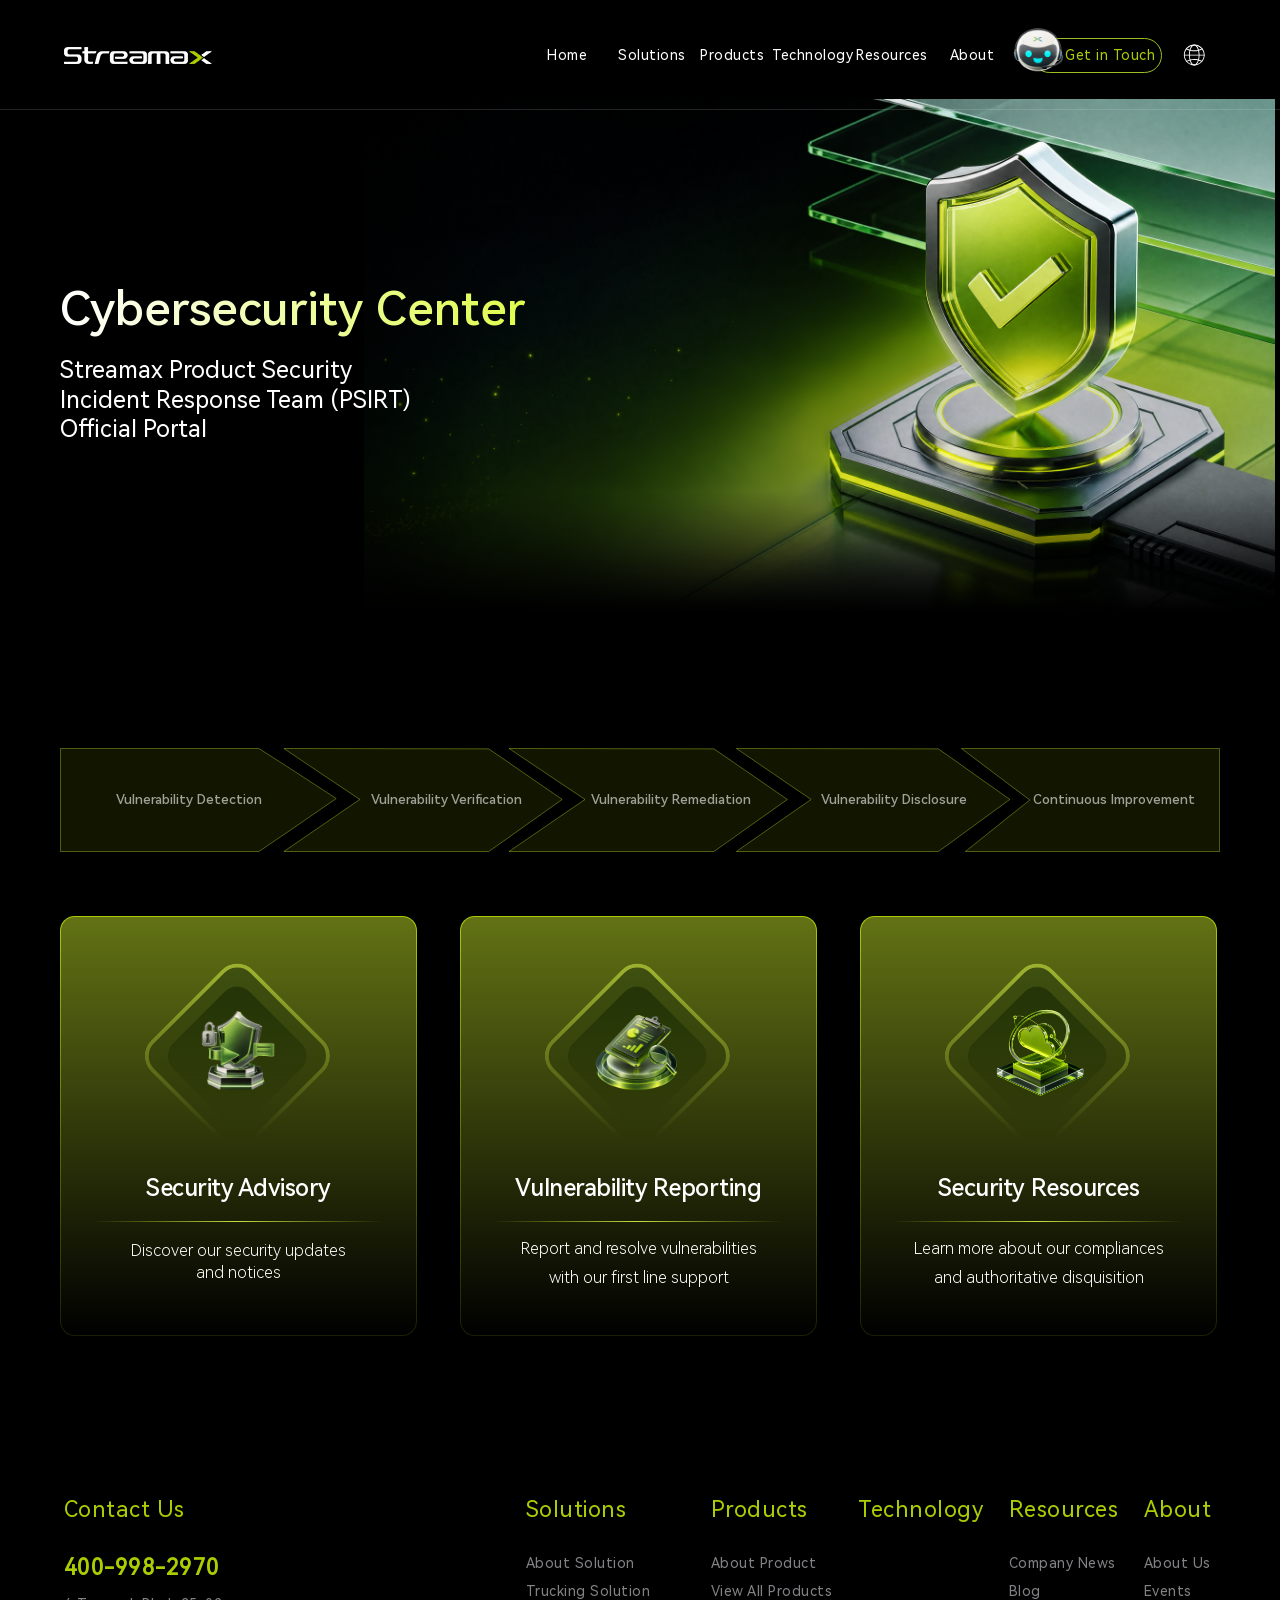
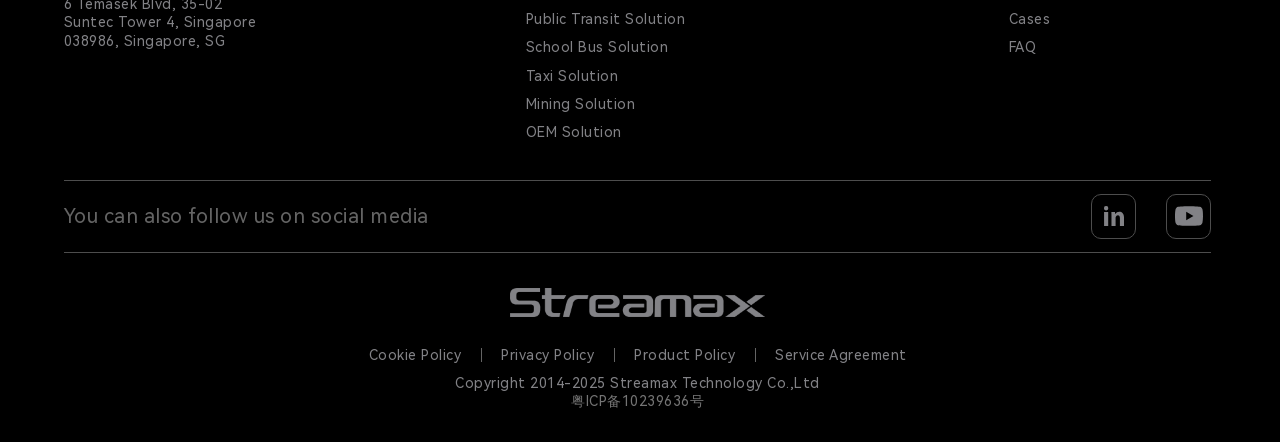
==== index.html @ 1f0b2379 "Add files via upload" ====
<!DOCTYPE html>
<html lang="en"><head><meta charset="utf-8"><meta name="viewport" content="width=device-width, initial-scale=1"><title>Cybersecurity Center | Streamax</title><meta name="description" content="Cybersecurity Center — Streamax Product Security Incident Response Team portal preview."><link rel="icon" href="assets/img/favicon.ico"><link rel="stylesheet" href="assets/css/common.css"><link rel="stylesheet" href="assets/css/header.css"><link rel="stylesheet" href="assets/css/style.css"><link rel="stylesheet" href="assets/css/cybersecurity.css"><script>if(location.protocol==="file:"){document.write("<script src=\"assets/js/local-preview.js\"><\/script>");}</script></head>
<body class="black_page" data-page="home"><a class="skip-link" href="#main-content">Skip to content</a>
<header class="header">
    <div class="wrap1600 cf">
        <div class="logo flex alignCenter"><a href="index.html"><img src="assets/img/logo.png" class="b_logo" alt="ruiming"><img src="assets/img/logow.png" class="w_logo" alt="ruiming"></a></div>
        <div class="right cf">
            <nav class="nav_con">
                <ul class="nav cf">
                    <li>
                        <div class="TWnav"><a href="index.html"><q>Home</q></a></div>
                    </li>
                    
                    <li>
                        <div class="TWnav"><a href="https://www.streamax.com/category/solutions.html" target="_self"><q>Solutions</q><span></span></a><div class="TWnavBtn"></div></div>
                        
                        <div class="erNav">
                            
                                
                            <a class="fnt16" href="https://www.streamax.com/category/solutions.html" target="_self">About Solution</a>
                                
                            <a class="fnt16" href="https://www.streamax.com/category/trucking-solution.html" target="_self">Trucking Solution</a>
                                
                            <a class="fnt16" href="https://www.streamax.com/category/public-transit-solution.html" target="_self">Public Transit Solution</a>
                                
                            <a class="fnt16" href="https://www.streamax.com/category/school-bus-solution.html" target="_self">School Bus Solution</a>
                                
                            <a class="fnt16" href="https://www.streamax.com/category/taxi-solution.html" target="_self">Taxi Solution</a>
                                
                            <a class="fnt16" href="https://www.streamax.com/category/mining-solution.html" target="_self">Mining Solution</a>
                                
                            <a class="fnt16" href="https://www.streamax.com/category/oem-solution.html" target="_self">OEM Solution</a>
                                
                            
                        </div>
                        
                        <div class="mo_nav cf">
                            
                            <div class="p">
                                <div class="THnav"><a href="https://www.streamax.com/category/solutions.html" target="_self">About Solution</a><div class="THnavBtn"></div></div>

                            </div>
                            <div class="p">
                                <div class="THnav"><a href="https://www.streamax.com/category/trucking-solution.html" target="_self">Trucking Solution</a><div class="THnavBtn"></div></div>

                            </div>
                            <div class="p">
                                <div class="THnav"><a href="https://www.streamax.com/category/public-transit-solution.html" target="_self">Public Transit Solution</a><div class="THnavBtn"></div></div>

                            </div>
                            <div class="p">
                                <div class="THnav"><a href="https://www.streamax.com/category/school-bus-solution.html" target="_self">School Bus Solution</a><div class="THnavBtn"></div></div>

                            </div>
                            <div class="p">
                                <div class="THnav"><a href="https://www.streamax.com/category/taxi-solution.html" target="_self">Taxi Solution</a><div class="THnavBtn"></div></div>

                            </div>
                            <div class="p">
                                <div class="THnav"><a href="https://www.streamax.com/category/mining-solution.html" target="_self">Mining Solution</a><div class="THnavBtn"></div></div>

                            </div>
                            <div class="p">
                                <div class="THnav"><a href="https://www.streamax.com/category/oem-solution.html" target="_self">OEM Solution</a><div class="THnavBtn"></div></div>

                            </div>
                            
                        </div>
                    </li>
                    <li>
                        <div class="TWnav"><a href="https://www.streamax.com/category/products.html" target="_self"><q>Products</q><span></span></a><div class="TWnavBtn"></div></div>
                        
                        <div class="erNav">
                            
                                
                            <a class="fnt16" href="https://www.streamax.com/category/products.html" target="_self">About Product</a>
                                
                            <a class="fnt16" href="https://www.streamax.com/category/products-list.html" target="_self">View All Products</a>
                                
                            
                        </div>
                        
                        <div class="mo_nav cf">
                            
                            <div class="p">
                                <div class="THnav"><a href="https://www.streamax.com/category/products.html" target="_self">About Product</a><div class="THnavBtn"></div></div>

                            </div>
                            <div class="p">
                                <div class="THnav"><a href="https://www.streamax.com/category/products-list.html" target="_self">View All Products</a><div class="THnavBtn"></div></div>

                            </div>
                            
                        </div>
                    </li>
                    <li>
                        <div class="TWnav"><a href="https://www.streamax.com/category/technology.html" target="_self"><q>Technology</q><span></span></a><div class="TWnavBtn"></div></div>
                        
                        <div class="erNav">
                            
                                
                            
                        </div>
                        
                        <div class="mo_nav cf">
                            
                            
                            
                        </div>
                    </li>
                    <li>
                        <div class="TWnav"><a href="https://www.streamax.com/resources/blog.html" target="_self"><q>Resources</q><span></span></a><div class="TWnavBtn"></div></div>
                        
                        <div class="erNav">
                            
                                
                            <a class="fnt16" href="https://www.streamax.com/resources/company-news.html" target="_self">Company News</a>
                                
                            <a class="fnt16" href="https://www.streamax.com/resources/blog.html" target="_self">Blog</a>
                                
                            <a class="fnt16" href="https://www.streamax.com/resources/case.html" target="_self">Cases</a>
                                
                            <a class="fnt16" href="https://www.streamax.com/resources/faq.html" target="_self">FAQ</a>
                                
                            
                        </div>
                        
                        <div class="mo_nav cf">
                            
                            <div class="p">
                                <div class="THnav"><a href="https://www.streamax.com/resources/company-news.html" target="_self">Company News</a><div class="THnavBtn"></div></div>

                            </div>
                            <div class="p">
                                <div class="THnav"><a href="https://www.streamax.com/resources/blog.html" target="_self">Blog</a><div class="THnavBtn"></div></div>

                            </div>
                            <div class="p">
                                <div class="THnav"><a href="https://www.streamax.com/resources/case.html" target="_self">Cases</a><div class="THnavBtn"></div></div>

                            </div>
                            <div class="p">
                                <div class="THnav"><a href="https://www.streamax.com/resources/faq.html" target="_self">FAQ</a><div class="THnavBtn"></div></div>

                            </div>
                            
                        </div>
                    </li>
                    <li>
                        <div class="TWnav"><a href="https://www.streamax.com/category/about.html" target="_self"><q>About</q><span></span></a><div class="TWnavBtn"></div></div>
                        
                        <div class="erNav">
                            
                                
                            <a class="fnt16" href="https://www.streamax.com/category/about.html" target="_self">About Us</a>
                                
                            <a class="fnt16" href="https://www.streamax.com/about/events.html" target="_self">Events</a>
                                
                            
                        </div>
                        
                        <div class="mo_nav cf">
                            
                            <div class="p">
                                <div class="THnav"><a href="https://www.streamax.com/category/about.html" target="_self">About Us</a><div class="THnavBtn"></div></div>

                            </div>
                            <div class="p">
                                <div class="THnav"><a href="https://www.streamax.com/about/events.html" target="_self">Events</a><div class="THnavBtn"></div></div>

                            </div>
                            
                        </div>
                    </li>
                     
                </ul>

                <div class="nav-submenu__cover"></div>
            </nav>
            
            <div class="lang_search flex alignCenter">
                <div class="lang cf mode_btn flex justifyCenter">
                    <a href="https://www.streamax.com/category/contactform.html">
                    <span>Get in Touch</span>
                    <div class="frame-animation"></div>
                    </a>
                </div>
                <div class="change">
                    <svg t="1764158970741" class="icon" viewBox="0 0 1024 1024" version="1.1" xmlns="http://www.w3.org/2000/svg" p-id="2883" width="256" height="256"><path d="M523.377778 955.733333C278.755556 955.733333 79.644444 756.622222 79.644444 512c0-244.622222 199.111111-443.733333 443.733334-443.733333S967.111111 267.377778 967.111111 512c0 244.622222-199.111111 443.733333-443.733333 443.733333z m0-849.54074C299.614815 106.192593 117.57037 288.237037 117.57037 512c0 223.762963 182.044444 405.807407 405.807408 405.807407C747.140741 917.807407 929.185185 735.762963 929.185185 512c0-223.762963-182.044444-405.807407-405.807407-405.807407z" fill="" p-id="2884"></path><path d="M523.377778 955.733333c-127.051852 0-225.659259-195.318519-225.659259-443.733333 0-248.414815 98.607407-443.733333 225.659259-443.733333S749.037037 263.585185 749.037037 512c0 248.414815-100.503704 443.733333-225.659259 443.733333z m0-849.54074c-102.4 0-187.733333 185.837037-187.733334 405.807407 0 219.97037 85.333333 405.807407 187.733334 405.807407s187.733333-185.837037 187.733333-405.807407c0-219.97037-87.22963-405.807407-187.733333-405.807407z" fill="" p-id="2885"></path><path d="M523.377778 352.711111c-117.57037 0-235.140741-30.340741-339.437037-87.22963-9.481481-5.688889-13.274074-17.066667-7.585185-26.548148 5.688889-9.481481 17.066667-13.274074 26.548148-7.585185 96.711111 53.096296 208.592593 81.540741 320.474074 81.540741 113.777778 0 223.762963-28.444444 322.37037-83.437037 9.481481-5.688889 20.859259-1.896296 26.548148 7.585185 5.688889 9.481481 1.896296 20.859259-7.585185 26.548148-104.296296 58.785185-221.866667 89.125926-341.333333 89.125926zM197.214815 805.925926c-7.585185 0-13.274074-3.792593-17.066667-9.481482-5.688889-9.481481-1.896296-20.859259 7.585185-26.548148 102.4-54.992593 218.074074-85.333333 333.748148-85.333333 115.674074 0 231.348148 28.444444 333.748149 83.437037 9.481481 5.688889 13.274074 17.066667 7.585185 26.548148-5.688889 9.481481-17.066667 13.274074-26.548148 7.585185-96.711111-53.096296-204.8-79.644444-314.785186-79.644444-109.985185 0-219.97037 28.444444-316.681481 79.644444-1.896296 3.792593-3.792593 3.792593-7.585185 3.792593z" fill="" p-id="2886"></path><path d="M948.148148 534.755556H98.607407c-11.377778 0-18.962963-7.585185-18.962963-18.962963s7.585185-18.962963 18.962963-18.962963H948.148148c11.377778 0 18.962963 7.585185 18.962963 18.962963s-9.481481 18.962963-18.962963 18.962963z" fill="" p-id="2887"></path></svg>
                    <div class="change_con">
                        <a href="https://cn.streamax.com/" target="_blank">中文</a>
                        <a href="https://jp.streamax.com/" target="_blank">にほんご</a>
                    </div>
                </div>
                <div class="search cf" style="display:none;">
                    <a href="javascript:;"><svg t="1755748336078" viewBox="0 0 1024 1024" version="1.1" xmlns="http://www.w3.org/2000/svg" p-id="9567"><path d="M415.59889935 818.40673751c-103.69194019 0-207.38388041-39.48836529-286.31642412-118.42090898-157.86508737-157.87981634-157.86508737-414.78248979 0-572.66230613 157.85035841-157.85035841 414.76776082-157.90927428 572.64757719 0 157.86508737 157.87981634 157.86508737 414.78248979 0 572.66230613-78.93254368 78.93254368-182.63921287 118.42090898-286.33115307 118.42090898z m0-725.22496474c-82.09927197 0-164.21327292 31.25487175-226.70828746 93.74988629-125.00475803 125.00475803-125.00475803 328.44127481 0 453.44603281 125.01948701 124.9753001 328.41181686 125.03421596 453.43130386 0 125.00475803-125.00475803 125.00475803-328.44127481 0-453.44603281-62.5097435-62.49501453-144.60901547-93.74988627-226.7230164-93.74988629z" fill="#333333" p-id="9568"></path><path d="M973.48804978 1013.69813456c-10.78160515 0-21.57793927-4.10938229-29.79670383-12.34287584L658.31757585 715.95203069c-16.46698708-16.46698708-16.46698708-43.14114955 0-59.60813666s43.14114955-16.46698708 59.60813665 0l285.37377009 285.38849908c16.46698708 16.46698708 16.46698708 43.14114955 0 59.60813663a42.07329932 42.07329932 0 0 1-29.81143281 12.35760482z" fill="#333333" p-id="9569"></path></svg></a>
                </div>
            </div>
            <div class="nav_btn"><span></span></div>
        </div>
    </div>
    <!-- pc端搜索框 -->
    <div class="search-drop-down">
        <div class="search-wrapper">
            <span><a href="javascript:;" id="search-btn"><svg t="1755748336078" viewBox="0 0 1024 1024" version="1.1" xmlns="http://www.w3.org/2000/svg" p-id="9567"><path d="M415.59889935 818.40673751c-103.69194019 0-207.38388041-39.48836529-286.31642412-118.42090898-157.86508737-157.87981634-157.86508737-414.78248979 0-572.66230613 157.85035841-157.85035841 414.76776082-157.90927428 572.64757719 0 157.86508737 157.87981634 157.86508737 414.78248979 0 572.66230613-78.93254368 78.93254368-182.63921287 118.42090898-286.33115307 118.42090898z m0-725.22496474c-82.09927197 0-164.21327292 31.25487175-226.70828746 93.74988629-125.00475803 125.00475803-125.00475803 328.44127481 0 453.44603281 125.01948701 124.9753001 328.41181686 125.03421596 453.43130386 0 125.00475803-125.00475803 125.00475803-328.44127481 0-453.44603281-62.5097435-62.49501453-144.60901547-93.74988627-226.7230164-93.74988629z" fill="#ffffff" p-id="9568"></path><path d="M973.48804978 1013.69813456c-10.78160515 0-21.57793927-4.10938229-29.79670383-12.34287584L658.31757585 715.95203069c-16.46698708-16.46698708-16.46698708-43.14114955 0-59.60813666s43.14114955-16.46698708 59.60813665 0l285.37377009 285.38849908c16.46698708 16.46698708 16.46698708 43.14114955 0 59.60813663a42.07329932 42.07329932 0 0 1-29.81143281 12.35760482z" fill="#ffffff" p-id="9569"></path></svg></a></span>
            <div class="search-input">
                <input id="search" type="text" placeholder="Search..." name="question" autocomplete="off">
                <div class="errorMsg">检测到并清除了危险字符！</div>
            </div>
            <span id="close"><svg t="1755765834589" viewBox="0 0 1024 1024" version="1.1" xmlns="http://www.w3.org/2000/svg" p-id="10614"><path d="M585.412525 512.594747L973.601616 124.418586c19.600808-19.600808 19.600808-51.898182 0-71.49899l-2.120404-2.120404c-19.600808-19.600808-51.898182-19.600808-71.49899 0L511.793131 439.518384 123.61697 50.799192c-19.600808-19.600808-51.898182-19.600808-71.49899 0l-2.120404 2.120404c-20.11798 19.600808-20.11798 51.898182 0 71.49899l388.189091 388.189091L49.997576 900.783838c-19.587879 19.600808-19.587879 51.898182 0 71.49899l2.120404 2.120404c19.600808 19.600808 51.898182 19.600808 71.49899 0L511.793131 586.214141l388.189091 388.176162c19.600808 19.600808 51.898182 19.600808 71.49899 0l2.120404-2.120404c19.600808-19.600808 19.600808-51.898182 0-71.49899L585.412525 512.594747z m0 0" p-id="10615" fill="#ffffff"></path></svg></span>
        </div>
    </div>
</header>
<main id="main-content" class="cyber-main home-page" data-design-node="42:21">
  <section class="home-hero" aria-labelledby="home-title">
    <img src="assets/figma/hero-3840.png" width="3840" height="2160" alt="" draggable="false" class="hero-art" fetchpriority="high">
    <div class="hero-fade" aria-hidden="true"></div>
    <div class="hero-copy"><h1 id="home-title" class="gradient-title">Cybersecurity Center</h1>
      <p>Streamax Product Security<br>Incident Response Team (PSIRT)<br>Official Portal</p></div>
  </section>
  <ol class="response-process" aria-label="Security incident response process">
    <li class="process-step"><button class="process-button" type="button" aria-label="Vulnerability Detection" aria-expanded="false" aria-controls="process-detail-0" style="--step-x:0;--step-width:374;--label-x:174.5;--arrow-default:url('../figma/82bea.svg');--arrow-expanded:url('../figma/bd8c4.svg');--cap-left:0;--cap-right:74;--cap-expanded-left:0;--cap-expanded-right:50"><span class="process-shape process-shape--default" aria-hidden="true"></span><span class="process-shape process-shape--expanded" aria-hidden="true"></span><span class="process-label" aria-hidden="true">Vulnerability Detection</span><span id="process-detail-0" class="process-description" hidden>Proactively monitor and receive suspected security risks to discover<br>potential vulnerabilities in a timely manner.</span></button></li>
    <li class="process-step"><button class="process-button" type="button" aria-label="Vulnerability Verification" aria-expanded="false" aria-controls="process-detail-1" style="--step-x:300;--step-width:380;--label-x:221.5;--arrow-default:url('../figma/f2e65.svg');--arrow-expanded:url('../figma/e4842.svg');--cap-left:74;--cap-right:74;--cap-expanded-left:40;--cap-expanded-right:40"><span class="process-shape process-shape--default" aria-hidden="true"></span><span class="process-shape process-shape--expanded" aria-hidden="true"></span><span class="process-label" aria-hidden="true">Vulnerability Verification</span><span id="process-detail-1" class="process-description" hidden>Details to be provided.</span></button></li>
    <li class="process-step"><button class="process-button" type="button" aria-label="Vulnerability Remediation" aria-expanded="false" aria-controls="process-detail-2" style="--step-x:604;--step-width:380;--label-x:220.5;--arrow-default:url('../figma/0ad85.svg');--arrow-expanded:url('../figma/c6318.svg');--cap-left:74;--cap-right:74;--cap-expanded-left:40;--cap-expanded-right:40"><span class="process-shape process-shape--default" aria-hidden="true"></span><span class="process-shape process-shape--expanded" aria-hidden="true"></span><span class="process-label" aria-hidden="true">Vulnerability Remediation</span><span id="process-detail-2" class="process-description" hidden>Details to be provided.</span></button></li>
    <li class="process-step"><button class="process-button" type="button" aria-label="Vulnerability Disclosure" aria-expanded="false" aria-controls="process-detail-3" style="--step-x:911;--step-width:372;--label-x:215.5;--arrow-default:url('../figma/0c137.svg');--arrow-expanded:url('../figma/94782.svg');--cap-left:74;--cap-right:74;--cap-expanded-left:40;--cap-expanded-right:40"><span class="process-shape process-shape--default" aria-hidden="true"></span><span class="process-shape process-shape--expanded" aria-hidden="true"></span><span class="process-label" aria-hidden="true">Vulnerability Disclosure</span><span id="process-detail-3" class="process-description" hidden>Details to be provided.</span></button></li>
    <li class="process-step"><button class="process-button" type="button" aria-label="Continuous Improvement" aria-expanded="false" aria-controls="process-detail-4" style="--step-x:1215;--step-width:351;--label-x:208.5;--arrow-default:url('../figma/98967.svg');--arrow-expanded:url('../figma/059ed.svg');--cap-left:74;--cap-right:0;--cap-expanded-left:40;--cap-expanded-right:0"><span class="process-shape process-shape--default" aria-hidden="true"></span><span class="process-shape process-shape--expanded" aria-hidden="true"></span><span class="process-label" aria-hidden="true">Continuous Improvement</span><span id="process-detail-4" class="process-description" hidden>Details to be provided.</span></button></li>
  </ol>
  <nav class="feature-cards" aria-label="Explore the Cybersecurity Center">
    <a class="feature-card" href="security-advisory.html" data-page-link>
      <div class="card-visual"><span class="diamond outer-diamond"></span><span class="diamond inner-diamond"></span><img src="assets/figma/21f73.png" alt="" draggable="false" class="feature-image advisory-image" loading="lazy"></div>
      <h2>Security Advisory</h2><div class="card-line"><img src="assets/figma/80224.svg" alt="" draggable="false" ></div>
      <p class="advisory-description">Discover our security updates<br>and notices</p>
    </a>
    <a class="feature-card" href="vulnerability-reporting.html" data-page-link>
      <div class="card-visual"><span class="diamond outer-diamond"></span><span class="diamond inner-diamond"></span><img src="assets/figma/39286.png" alt="" draggable="false" class="feature-image reporting-image" loading="lazy"></div>
      <h2>Vulnerability Reporting</h2><div class="card-line"><img src="assets/figma/80224.svg" alt="" draggable="false" ></div>
      <p>Report and resolve vulnerabilities<br>with our first line support</p>
    </a>
    <a class="feature-card" href="security-resources.html" data-page-link>
      <div class="card-visual"><span class="diamond outer-diamond"></span><span class="diamond inner-diamond"></span><img src="assets/figma/0d024.png" alt="" draggable="false" class="feature-image resources-image" loading="lazy"></div>
      <h2>Security Resources</h2><div class="card-line"><img src="assets/figma/80224.svg" alt="" draggable="false" ></div>
      <p>Learn more about our compliances<br>and authoritative disquisition</p>
    </a>
  </nav>
</main>
<footer class="footer pb50">
	<div class="wrap1600">
	<div class="footer_top flex flexWrap">
		<div class="left">
			<h3 class="fnt26">Contact Us</h3>
			<dl class="mt45">
				<dt class="fnt26 mb20">400-998-2970</dt>
				<dd class="fnt16">6 Temasek Blvd, 35-02 Suntec Tower 4, Singapore 038986, Singapore, SG</dd>
			</dl>
		</div>
		<div class="right flex flexWrap">
		    
			<dl>
				<dt class="fnt26 mb45"><a href="https://www.streamax.com/category/solutions.html" target="_self">Solutions</a></dt>
				<dd class="fnt16">
				    
				        
					<a href="https://www.streamax.com/category/solutions.html" target="_self">About Solution</a>
					
					<a href="https://www.streamax.com/category/trucking-solution.html" target="_self">Trucking Solution</a>
					
					<a href="https://www.streamax.com/category/public-transit-solution.html" target="_self">Public Transit Solution</a>
					
					<a href="https://www.streamax.com/category/school-bus-solution.html" target="_self">School Bus Solution</a>
					
					<a href="https://www.streamax.com/category/taxi-solution.html" target="_self">Taxi Solution</a>
					
					<a href="https://www.streamax.com/category/mining-solution.html" target="_self">Mining Solution</a>
					
					<a href="https://www.streamax.com/category/oem-solution.html" target="_self">OEM Solution</a>
					
					
				</dd>
			</dl>
			<dl>
				<dt class="fnt26 mb45"><a href="https://www.streamax.com/category/products.html" target="_self">Products</a></dt>
				<dd class="fnt16">
				    
				        
					<a href="https://www.streamax.com/category/products.html" target="_self">About Product</a>
					
					<a href="https://www.streamax.com/category/products-list.html" target="_self">View All Products</a>
					
					
				</dd>
			</dl>
			<dl>
				<dt class="fnt26 mb45"><a href="https://www.streamax.com/category/technology.html" target="_self">Technology</a></dt>
				<dd class="fnt16">
				    
				        
					
				</dd>
			</dl>
			<dl>
				<dt class="fnt26 mb45"><a href="https://www.streamax.com/resources/blog.html" target="_self">Resources</a></dt>
				<dd class="fnt16">
				    
				        
					<a href="https://www.streamax.com/resources/company-news.html" target="_self">Company News</a>
					
					<a href="https://www.streamax.com/resources/blog.html" target="_self">Blog</a>
					
					<a href="https://www.streamax.com/resources/case.html" target="_self">Cases</a>
					
					<a href="https://www.streamax.com/resources/faq.html" target="_self">FAQ</a>
					
					
				</dd>
			</dl>
			<dl>
				<dt class="fnt26 mb45"><a href="https://www.streamax.com/category/about.html" target="_self">About</a></dt>
				<dd class="fnt16">
				    
				        
					<a href="https://www.streamax.com/category/about.html" target="_self">About Us</a>
					
					<a href="https://www.streamax.com/about/events.html" target="_self">Events</a>
					
					
				</dd>
			</dl>
			 
		</div>
	</div>
	<div class="footer_mind flex flexWrap alignCenter pt20 pb20 mt45">
		<div class="left fnt22">You can also follow us on social media</div>
		<div class="right flex flexWrap alignCenter">
			<a href="https://www.linkedin.com/company/streamax-technology/" target="_blank"><svg t="1758520778600" class="icon" viewBox="0 0 1024 1024" version="1.1" xmlns="http://www.w3.org/2000/svg" p-id="6968" xmlns:xlink="http://www.w3.org/1999/xlink" width="200" height="200"><path d="M224 149.28a75.2 75.2 0 0 0-79.04 80A75.04 75.04 0 0 0 224 307.36a76.96 76.96 0 0 0 80-78.4 76.96 76.96 0 0 0-80-79.68zM878.72 874.72V575.04c0-148.8-74.08-216.96-172.96-216.96a176 176 0 0 0-149.28 80h-3.04l-6.88-69.12H416c1.92 44.48 4 98.08 4 161.12v344.64h150.24V583.36A112 112 0 0 1 576 544a80 80 0 0 1 76-58.88c54.4 0 76.16 44.48 76.16 109.6v280zM149.28 369.44h150.24v505.28H149.28z" fill="#828286" p-id="6969"></path></svg></a>
			<a href="https://www.youtube.com/@StreamaxMDVR" target="_blank"><svg t="1758520803422" class="icon" viewBox="0 0 1024 1024" version="1.1" xmlns="http://www.w3.org/2000/svg" p-id="7968" xmlns:xlink="http://www.w3.org/1999/xlink" width="200" height="200"><path d="M1003.2 265.6c-11.2-44.8-46.4-78.4-91.2-91.2-80-20.8-400-20.8-400-20.8s-320 0-400 20.8c-44.8 11.2-78.4 46.4-91.2 91.2C0 345.6 0 512 0 512s0 166.4 20.8 246.4c11.2 44.8 46.4 78.4 91.2 91.2 80 20.8 400 20.8 400 20.8s320 0 400-20.8c44.8-11.2 78.4-46.4 91.2-91.2C1024 678.4 1024 512 1024 512s0-166.4-20.8-246.4z m-593.6 400V358.4L675.2 512l-265.6 153.6z" fill="#828286" p-id="7969"></path></svg></a>
		</div>
	</div>
	<div class="footer_bottom mt55">
		<div class="f_logo mb45"><a href="index.html"><img src="assets/img/logoF.png" alt=""></a></div>
		<div class="a fnt16"><a href="https://www.streamax.com/category/cookie-policy.html">Cookie Policy</a><a href="https://www.streamax.com/privacy.html">Privacy Policy</a><a href="https://www.streamax.com/category/product-policy.html">Product Policy</a><a href="https://www.streamax.com/category/service-agreement.html">Service Agreement</a></div>
		<div class="p fnt14">Copyright 2014-2025 Streamax Technology Co.,Ltd</div>
	</div>
	</div>
	<div style="font-size:14px;color:#747474;text-align:center;"><a href="https://beian.miit.gov.cn" target="_blank" style="color:#747474;">粤ICP备10239636号</a></div>
</footer>
<dialog id="subscription-dialog" class="demo-dialog" aria-labelledby="subscribe-title" aria-describedby="subscribe-description">
  <button class="dialog-close" type="button" data-close-dialog aria-label="Close subscription preview"><span aria-hidden="true"></span></button>
  <h2 id="subscribe-title">Security advisories</h2><p id="subscribe-description">Preview the subscription experience. This demonstration does not submit your email or create a subscription.</p>
  <form id="subscription-form"><label for="subscription-email">Email address</label><input id="subscription-email" type="email" name="email" placeholder="you@company.com" autocomplete="email" required maxlength="254"><button class="demo-primary" type="submit">Preview subscription</button><p class="form-status" role="status" aria-live="polite"></p></form>
</dialog>
<dialog id="certificate-dialog" class="certificate-dialog" aria-label="Certificate preview"><button class="dialog-close" type="button" data-close-dialog aria-label="Close certificate preview"><span aria-hidden="true"></span></button><div id="certificate-preview-content"></div></dialog>
<script src="assets/js/jquery-3.5.1.js" defer></script><script src="assets/js/gsap3.12.2.min.js" defer></script><script src="assets/js/shell-behavior.js" defer></script><script src="assets/js/header.js" defer></script><script src="assets/js/security-content.js" defer></script><script src="assets/js/cybersecurity.js" defer></script>
<script src="assets/js/process-interaction.js" defer></script>
</body></html>
---- assets/css/common.css ----
@charset "utf-8";
/* 
<svg width="20" height="20"  viewBox="0 0 20 20" xmlns="http://www.w3.org/2000/svg"><path id="svg_1" d="m0,20l12.31565,-10l-12.31565,-10l7.75886,0l12.31565,10l-12.31565,10l-7.75886,0" opacity="undefined" stroke="null"/></svg>
*/

img, video {
    -webkit-touch-callout: none;
    -webkit-user-select: none;
    user-select: none;
}

/* reset */
*{

  padding: 0;
  margin: 0;
  outline: none;
  word-break: normal;
  -webkit-tap-highlight-color: rgba(0, 0, 0, 0);
  -webkit-box-sizing: border-box;
  -moz-box-sizing: border-box;
  box-sizing: border-box;
}
*::-webkit-scrollbar {
  /*滚动条整体样式*/
  width: 5px;
  /*高宽分别对应横竖滚动条的尺寸*/
  height: 5px;
}
*::-webkit-scrollbar-thumb {
  /*滚动条-滑块*/
  border-radius: 3px;
  box-shadow: inset 0 0 5px rgba(0, 0, 0, 0.2);
  background: #999;
}
*::-webkit-scrollbar-track {
  /*滚动条-背景*/
  box-shadow: inset 0 0 5px rgba(0, 0, 0, 0.2);
  border-radius: 3px;
  background: #ededed;
}
/*div 滚动结束不带动页面滚动*/
.scroll-box {
  -webkit-overflow-scrolling: touch;  /* iOS/Safari 惯性 */
  overscroll-behavior: contain;       /* 内部滚动不带动页面 */
}

@keyframes displayN {
  0% {
    opacity: 0;
  }
  100% {
    opacity: 1;
  }
}
/* animation: displayN 0.5s forwards; */
@keyframes fadeInUp {
  0% {
      opacity: 0;
      -webkit-transform: translate3d(0,50px,0);
      transform: translate3d(0,50px,0)
  }
  100% {
      opacity: 1;
      -webkit-transform: translate3d(0,0px,0);
      transform: translate3d(0,0px,0)
  }
}
@keyframes fadeInLeft {
  0% {
      opacity: 0;
      -webkit-transform: translate3d(-50px,0px,0);
      transform: translate3d(-50px,0px,0)
  }
  100% {
      opacity: 1;
      -webkit-transform: translate3d(0,0px,0);
      transform: translate3d(0,0px,0)
  }
}
@keyframes fadeInRight {
  0% {
      opacity: 0;
      -webkit-transform: translate3d(50px,0px,0);
      transform: translate3d(50px,0px,0)
  }
  100% {
      opacity: 1;
      -webkit-transform: translate3d(0,0px,0);
      transform: translate3d(0,0px,0)
  }
}
@font-face {
    font-family: 'Harmony';
    src:url('HarmonyOS_Sans_Regular.ttf') format('truetype');
    font-weight: normal;
    font-style: normal;
    font-display: swap; /* 优化字体加载显示 */
}
html { height: 100%; }
body { 
  font-size: 14px;line-height: 1.3;color:#333;letter-spacing:0.5px;
	min-height: 100%;position: relative;font-weight: normal;
  font-family: Harmony ,-apple-system, BlinkMacSystemFont, "Source Han Sans CN", "Helvetica Neue", "PingFang SC", "Microsoft YaHei", Helvetica, Arial, sans-serif;
}
body, div, ul, ol, li, dl, dt, dd, h1, h2, h3, h4, h5, h6, iframe, pre, code, fieldset, legend, form, input, select, textarea, button, p, blockquote, th, td, figure { margin: 0; padding: 0 }
body, div, ul, ol, li, dl, dt, dd, h1, h2, h3, h4, h5, h6, iframe, pre, code, fieldset, legend, form, p, blockquote, figure, header, footer, nav, article, section, aside, address, figcaption { zoom: 1 }
li { list-style-type: none }
.h1, .h2, .h3, .h4, .h5, .h6, h1, h2, h3, h4, h5, h6{line-height: inherit;font-weight: normal;font-size: 100%; }
iframe, frame, fieldset, img { border: 0 none }
img { vertical-align: top }
input[type=button], input[type=submit], input[type=reset] { cursor: pointer }
button { cursor: pointer }
input, textarea, button { -webkit-border-radius: 0; -webkit-appearance: none }
input[type=radio] { -webkit-border-radius: 100%; -webkit-appearance: radio }
input[type=checkbox] { -webkit-appearance: checkbox }
input[type=search] { -webkit-box-sizing: content-box; -moz-box-sizing: content-box; -ms-box-sizing: content-box; -o-box-sizing: content-box; box-sizing: content-box }
textarea { overflow: auto; resize: none }
blockquote, q { quotes: none }
blockquote:before, blockquote:after, q:before, q:after { content: ""; content: none }
table { border-collapse: collapse; border-spacing: 0 }
caption, th { text-align: left }
th { font-weight: normal }
em, cite, address,i { font-style: normal }
sub,sup {
  font-size: 75%;
  line-height: 0;
  position: relative;
  vertical-align: baseline;
}
sup { vertical-align: baseline;top:-4px; }
sub { vertical-align: text-bottom;bottom:4px;}
input, select, button, textarea { color:#333;}
a:link,
a:visited,
a:active,
a { text-decoration: none;}
a {color: #333; }
a * { cursor: pointer }
:focus { outline: none } 
dt{font-weight: normal;}

/*所有后台编辑器区域都要引用 edit_con_original 类名*/
.edit_con_original{ line-height:2; padding:0 0; color:#333;}
.edit_con_original ul{ margin:inherit; padding:inherit}
.edit_con_original ul li { list-style-type:disc; margin:auto; padding:inherit}
.edit_con_original ol{ margin:inherit; padding:inherit}
.edit_con_original ol li { list-style-type:decimal; margin:auto; padding:inherit}
.edit_con_original h1 { font-size: 2em; font-weight:bold }
.edit_con_original h2 { font-size: 1.5em; font-weight:bold }
.edit_con_original h3 { font-size: 1.17em; font-weight:bold }
.edit_con_original h4 { font-size: 1em; font-weight:bold }
.edit_con_original h5 { font-size: 0.83em; font-weight:bold }
.edit_con_original h6 { font-size: 0.67em; font-weight:bold }
.edit_con_original em { font-style: italic }
.edit_con_original cite{ font-style: italic }
.edit_con_original address{ font-style: italic }
.edit_con_original i { font-style: italic }
.edit_con_original table{ border-collapse: collapse; border-spacing: 0px }
.edit_con_original table td{border:1px solid #aaa;}
.edit_con_original img{ max-width:100%; height:auto;}

@media screen and (max-device-width: 320px){
  body{-webkit-text-size-adjust:none}
}
@media screen and (max-device-width: 480px){
  body{-webkit-text-size-adjust:none}
}
@media only screen and (-webkit-min-device-pixel-ratio: 2){
  body{-webkit-text-size-adjust:none}
}
@media only screen and (min-device-width: 768px) and (max-device-width: 1024px){
  body{-webkit-text-size-adjust:none}
}

@media only screen and (max-width: 768px){
  *{
    -webkit-tap-highlight-color: rgba(255, 255, 255, 0);
    -webkit-touch-callout: none;
    -webkit-user-select: none;
    -khtml-user-select: none;
    -moz-user-select: none;
    -ms-user-select: none;
    user-select: none;
  }
}
.touch_body,.touch_body *{
  -webkit-tap-highlight-color: rgba(255, 255, 255, 0);
  -webkit-touch-callout: none;
  -webkit-user-select: none;
  -khtml-user-select: none;
  -moz-user-select: none;
  -ms-user-select: none;
  user-select: none;
}

/* clear 页头，页脚，内容区都不用再加清除样式 */
.cf:before{ content: ''; display: table; }
.cf:after{ content: ''; display: table; clear: both; }
.cf{ zoom: 1 }

input::-webkit-input-placeholder, textarea::-webkit-input-placeholder {opacity:0.5;}
input:-moz-placeholder, textarea:-moz-placeholder {opacity:0.5;}
input::-moz-placeholder, textarea::-moz-placeholder { opacity:0.5;}
input:-ms-input-placeholder, textarea:-ms-input-placeholder {opacity:0.5;}

.wrap{width: 1440px;margin-left:auto;margin-right:auto;}
.wrap1600{width: 1600px;margin-left:auto;margin-right:auto;}
@media only screen and (max-width: 1700px){
  .wrap1600{width:90%;}
}
@media only screen and (max-width: 1600px){
  .wrap{width:80%;}
  .wrap1600{width:90%;}
}
@media only screen and (max-width: 1200px){
  .wrap{width:90%;}
  .wrap1600{width:90%;}
}

/*公用样式end*/

/*font-size*/
.fnt12 { font-size:12px;}
.fnt14 { font-size:14px;}
.fnt16 { font-size:16px;}
.fnt18 { font-size:18px;}
.fnt20 { font-size:20px;}
.fnt22 { font-size:22px;}
.fnt24 { font-size:24px;}
.fnt26 { font-size:26px;}
.fnt28 { font-size:28px;}

.fnt30 { font-size:30px;line-height: 1.3;}
.fnt32 { font-size:32px;line-height: 1.3;}
.fnt34 { font-size:34px;line-height: 1.3;}

.fnt36 { font-size:36px;line-height: 1.3;}
.fnt38 { font-size:38px;line-height: 1.3;}

.fnt40 { font-size:40px;line-height: 1.3;}
.fnt42 { font-size:42px;line-height: 1.3;}
.fnt44 { font-size:44px;line-height: 1.3;}

.fnt46 { font-size:46px;line-height: 1.3;}
.fnt48 { font-size:48px;line-height: 1.3;}

.fnt50 { font-size:50px;line-height: 1.3;}
.fnt52 { font-size:52px;line-height: 1.3;}
.fnt54 { font-size:54px;line-height: 1.3;}

.fnt56 { font-size:56px;line-height: 1.3;}
.fnt58 { font-size:58px;line-height: 1.3;}

.fnt60 { font-size:60px;line-height: 1.2;}
.fnt70 { font-size:70px;line-height: 1.2;}
.fnt80 { font-size:80px;line-height: 1.2;}

@media only screen and (max-width: 1950px) {


  .fnt30 { font-size:28px;}
  .fnt32 { font-size:30px;}

  .fnt34 { font-size:32px;}
  .fnt36 { font-size:32px;}
  .fnt38 { font-size:32px;}
  .fnt40 { font-size:34px;}
  .fnt42 { font-size:34px;}

  .fnt44 { font-size:34px;}
  .fnt46 { font-size:36px;}
  .fnt48 { font-size:38px;}
  .fnt50 { font-size:40px;}
  .fnt52 { font-size:42px;}

  .fnt54 { font-size:44px;}
  .fnt56 { font-size:46px;}
  .fnt58 { font-size:48px;}

  .fnt60 { font-size:50px;}
  .fnt70 { font-size:60px;}
  .fnt80 { font-size:70px;}
}
/* 
@media only screen and (max-width: 1600px) {
  .fnt22 { font-size:20px;}

  .fnt24 { font-size:22px;}
  .fnt26 { font-size:24px;}
  .fnt28 { font-size:26px;}
  .fnt30 { font-size:28px;}
  .fnt32 { font-size:30px;}

  .fnt34 { font-size:32px;}
  .fnt36 { font-size:32px;}
  .fnt38 { font-size:32px;}
  .fnt40 { font-size:32px;}
  .fnt42 { font-size:32px;}

  .fnt44 { font-size:36px;}
  .fnt46 { font-size:36px;}
  .fnt48 { font-size:36px;}
  .fnt50 { font-size:36px;}
  .fnt52 { font-size:36px;}

  .fnt54 { font-size:40px;}
  .fnt56 { font-size:40px;}
  .fnt58 { font-size:40px;}

  .fnt60 { font-size:50px;}
  .fnt70 { font-size:60px;}
  .fnt80 { font-size:70px;}
} */
@media only screen and (max-width: 1600px) {
  .fnt16 { font-size:14px;}
  .fnt18 { font-size:16px;}
  .fnt20 { font-size:18px;}
  .fnt22 { font-size:20px;}
  .fnt24 { font-size:20px;}
  .fnt26 { font-size:22px;}
  .fnt28 { font-size:24px;}
  .fnt30 { font-size:24px;}
  .fnt32 { font-size:26px;}
  .fnt34 { font-size:28px;}
  .fnt36 { font-size:28px;}
  .fnt38 { font-size:28px;}
  .fnt40 { font-size:30px;}
  .fnt42 { font-size:30px;}
  .fnt44 { font-size:34px;}
  .fnt46 { font-size:34px;}
  .fnt48 { font-size:34px;}
  .fnt50 { font-size:34px;}
  .fnt52 { font-size:36px;}
  .fnt54 { font-size:36px;}
  .fnt56 { font-size:38px;}
  .fnt58 { font-size:38px;}
  .fnt60 { font-size:40px;}
  .fnt70 { font-size:50px;}
  .fnt80 { font-size:60px;}

}

@media only screen and (max-width: 1100px) {
  .fnt20 { font-size:18px;}
  .fnt22 { font-size:18px;}
  .fnt24 { font-size:20px;}
  .fnt26 { font-size:20px;}
  .fnt28 { font-size:20px;}
  .fnt30 { font-size:22px;}
  .fnt32 { font-size:22px;}
  .fnt34 { font-size:26px;}
  .fnt36 { font-size:26px;}
  .fnt38 { font-size:26px;}
  .fnt40 { font-size:28px;}
  .fnt42 { font-size:28px;}
  .fnt44 { font-size:32px;}
  .fnt46 { font-size:32px;}
  .fnt48 { font-size:32px;}
  .fnt50 { font-size:34px;}
  .fnt52 { font-size:34px;}
  .fnt54 { font-size:34px;}
  .fnt56 { font-size:36px;}
  .fnt58 { font-size:36px;}
  .fnt60 { font-size:36px;}
  .fnt70 { font-size:44px;}
  .fnt80 { font-size:54px;}
}
@media only screen and (max-width: 768px) {
  .fnt34 { font-size:24px;}
  .fnt36 { font-size:24px;}
  .fnt38 { font-size:24px;}
  .fnt40 { font-size:26px;}
  .fnt42 { font-size:26px;}
  .fnt44 { font-size:26px;}
  .fnt46 { font-size:26px;}
  .fnt48 { font-size:26px;}

  .fnt50 { font-size:28px;}
  .fnt52 { font-size:28px;}
  .fnt54 { font-size:28px;}
  .fnt56 { font-size:28px;}
  .fnt58 { font-size:28px;}
  .fnt60 { font-size:30px;}
  .fnt70 { font-size:32px;}
  .fnt80 { font-size:34px;}
}


.pt150{padding-top:150px;}
.pb150{padding-bottom:150px;}
.pt140{padding-top:140px;}
.pb140{padding-bottom:140px;}
.pt130{padding-top:130px;}
.pb130{padding-bottom:130px;}
.pt120{padding-top:120px;}
.pb120{padding-bottom:120px;}
.pt110{padding-top:110px;}
.pb110{padding-bottom:110px;}
.pt100{padding-top:100px;}
.pb100{padding-bottom:100px;}
.pt95{padding-top:95px;}
.pb95{padding-bottom:95px;}
.pt90{padding-top:90px;}
.pb90{padding-bottom:90px;}
.pt85{padding-top:85px;}
.pb85{padding-bottom:85px;}
.pt80{padding-top:80px;}
.pb80{padding-bottom:80px;}
.pt75{padding-top:75px;}
.pb75{padding-bottom:75px;}
.pt70{padding-top:70px;}
.pb70{padding-bottom:70px;}
.pt65{padding-top:65px;}
.pb65{padding-bottom:65px;}
.pt60{padding-top:60px;}
.pb60{padding-bottom:60px;}
.pt55{padding-top:55px;}
.pb55{padding-bottom:55px;}
.pt50{padding-top:50px;}
.pb50{padding-bottom:50px;}
.pt45{padding-top:45px;}
.pb45{padding-bottom:45px;}
.pt40{padding-top:40px;}
.pb40{padding-bottom:40px;}
.pt35{padding-top:35px;}
.pb35{padding-bottom:35px;}
.pt30{padding-top:30px;}
.pb30{padding-bottom:30px;}
.pt25{padding-top:25px;}
.pb25{padding-bottom:25px;}
.pt20{padding-top:20px;}
.pb20{padding-bottom:20px;}


.mt150{margin-top:150px;}
.mb150{margin-bottom:150px;}
.mt140{margin-top:140px;}
.mb140{margin-bottom:140px;}
.mt130{margin-top:130px;}
.mb130{margin-bottom:130px;}
.mt120{margin-top:120px;}
.mb120{margin-bottom:120px;}
.mt110{margin-top:110px;}
.mb110{margin-bottom:110px;}
.mt100{margin-top:100px;}
.mb100{margin-bottom:100px;}
.mt95{margin-top:95px;}
.mb95{margin-bottom:95px;}
.mt90{margin-top:90px;}
.mb90{margin-bottom:90px;}
.mt85{margin-top:85px;}
.mb85{margin-bottom:85px;}
.mt80{margin-top:80px;}
.mb80{margin-bottom:80px;}
.mt75{margin-top:75px;}
.mb75{margin-bottom:75px;}
.mt70{margin-top:70px;}
.mb70{margin-bottom:70px;}
.mt65{margin-top:65px;}
.mb65{margin-bottom:65px;}
.mt60{margin-top:60px;}
.mb60{margin-bottom:60px;}
.mt55{margin-top:55px;}
.mb55{margin-bottom:55px;}
.mt50{margin-top:50px;}
.mb50{margin-bottom:50px;}
.mt45{margin-top:45px;}
.mb45{margin-bottom:45px;}
.mt40{margin-top:40px;}
.mb40{margin-bottom:40px;}
.mt35{margin-top:35px;}
.mb35{margin-bottom:35px;}
.mt30{margin-top:30px;}
.mb30{margin-bottom:30px;}
.mt25{margin-top:25px;}
.mb25{margin-bottom:25px;}
.mt20{margin-top:20px;}
.mb20{margin-bottom:20px;}


@media only screen and (max-width: 1950px) {


  .pt150{padding-top:6.5vw;}
  .pb150{padding-bottom:6.5vw;}
  .pt140{padding-top:6.5vw;}
  .pb140{padding-bottom:6.5vw;}
  .pt130{padding-top:6.5vw;}
  .pb130{padding-bottom:6.5vw;}

  .pt120{padding-top:6vw;}
  .pb120{padding-bottom:6vw;}
  .pt110{padding-top:5.5vw;}
  .pb110{padding-bottom:5.5vw;}
  .pt100{padding-top:5vw;}
  .pb100{padding-bottom:5vw;}
  .pt95{padding-top:4.75vw;}
  .pb95{padding-bottom:4.75vw;}
  .pt90{padding-top:4.5vw;}
  .pb90{padding-bottom:4.5vw;}
  .pt85{padding-top:4.25vw;}
  .pb85{padding-bottom:4.25vw;}
  .pt80{padding-top:4vw;}
  .pb80{padding-bottom:4vw;}
  .pt75{padding-top:3.75vw;}
  .pb75{padding-bottom:3.75vw;}
  .pt70{padding-top:3.5vw;}
  .pb70{padding-bottom:3.5vw;}
  .pt65{padding-top:3.25vw;}
  .pb65{padding-bottom:3.25vw;}
  .pt60{padding-top:3vw;}
  .pb60{padding-bottom:3vw;}
  .pt55{padding-top:2.75vw;}
  .pb55{padding-bottom:2.75vw;}
  .pt50{padding-top:2.5vw;}
  .pb50{padding-bottom:2.5vw;}
  .pt45{padding-top:2.25vw;}
  .pb45{padding-bottom:2.25vw;}
  .pt40{padding-top:2vw;}
  .pb40{padding-bottom:2vw;}
  .pt35{padding-top:1.75vw;}
  .pb35{padding-bottom:1.75vw;}
  .pt30{padding-top:1.5vw;}
  .pb30{padding-bottom:1.5vw;}
  .pt25{padding-top:1.25vw;}
  .pb25{padding-bottom:1.25vw;}
  .pt20{padding-top:1vw;}
  .pb20{padding-bottom:1vw;}
  
  .mt150{margin-top:6.5vw;}
  .mb150{margin-bottom:6.5vw;}
  .mt140{margin-top:6.5vw;}
  .mb140{margin-bottom:6.5vw;}
  .mt130{margin-top:6.5vw;}
  .mb130{margin-bottom:6.5vw;}

  .mt120{margin-top:6vw;}
  .mb120{margin-bottom:6vw;}
  .mt110{margin-top:5.5vw;}
  .mb110{margin-bottom:5.5vw;}
  .mt100{margin-top:5vw;}
  .mb100{margin-bottom:5vw;}
  .mt95{margin-top:4.75vw;}
  .mb95{margin-bottom:4.75vw;}
  .mt90{margin-top:4.5vw;}
  .mb90{margin-bottom:4.5vw;}
  .mt85{margin-top:4.25vw;}
  .mb85{margin-bottom:4.25vw;}
  .mt80{margin-top:4vw;}
  .mb80{margin-bottom:4vw;}
  .mt75{margin-top:3.75vw;}
  .mb75{margin-bottom:3.75vw;}
  .mt70{margin-top:3.5vw;}
  .mb70{margin-bottom:3.5vw;}
  .mt65{margin-top:3.25vw;}
  .mb65{margin-bottom:3.25vw;}
  .mt60{margin-top:3vw;}
  .mb60{margin-bottom:3vw;}
  .mt55{margin-top:2.75vw;}
  .mb55{margin-bottom:2.75vw;}
  .mt50{margin-top:2.5vw;}
  .mb50{margin-bottom:2.5vw;}
  .mt45{margin-top:2.25vw;}
  .mb45{margin-bottom:2.25vw;}
  .mt40{margin-top:2vw;}
  .mb40{margin-bottom:2vw;}
  .mt35{margin-top:1.75vw;}
  .mb35{margin-bottom:1.75vw;}
  .mt30{margin-top:1.5vw;}
  .mb30{margin-bottom:1.5vw;}
  .mt25{margin-top:1.25vw;}
  .mb25{margin-bottom:1.25vw;}
  .mt20{margin-top:1vw;}
  .mb20{margin-bottom:1vw;}


}

@media only screen and (max-width: 1200px) {


  .pt150{padding-top:8.5vw;}
  .pb150{padding-bottom:8.5vw;}
  .pt140{padding-top:8.5vw;}
  .pb140{padding-bottom:8.5vw;}
  .pt130{padding-top:8.5vw;}
  .pb130{padding-bottom:8.5vw;}

  .pt120{padding-top:8vw;}
  .pb120{padding-bottom:8vw;}
  .pt110{padding-top:8vw;}
  .pb110{padding-bottom:8vw;}
  .pt100{padding-top:7vw;}
  .pb100{padding-bottom:7vw;}

  .pt95{padding-top:6vw;}
  .pb95{padding-bottom:6vw;}
  .pt90{padding-top:6vw;}
  .pb90{padding-bottom:6vw;}
  .pt85{padding-top:5vw;}
  .pb85{padding-bottom:5vw;}
  .pt80{padding-top:5vw;}
  .pb80{padding-bottom:5vw;}

  .pt75{padding-top:4.5vw;}
  .pb75{padding-bottom:4.5vw;}
  .pt70{padding-top:4.5vw;}
  .pb70{padding-bottom:4.5vw;}
  .pt65{padding-top:4vw;}
  .pb65{padding-bottom:4vw;}
  .pt60{padding-top:4vw;}
  .pb60{padding-bottom:4vw;}

  .pt55{padding-top:3.5vw;}
  .pb55{padding-bottom:3.5vw;}
  .pt50{padding-top:3.5vw;}
  .pb50{padding-bottom:3.5vw;}
  .pt45{padding-top:3vw;}
  .pb45{padding-bottom:3vw;}
  .pt40{padding-top:3vw;}
  .pb40{padding-bottom:3vw;}

  .pt35{padding-top:2.5vw;}
  .pb35{padding-bottom:2.5vw;}
  .pt30{padding-top:2.5vw;}
  .pb30{padding-bottom:2.5vw;}
  .pt25{padding-top:2vw;}
  .pb25{padding-bottom:2vw;}
  .pt20{padding-top:2vw;}
  .pb20{padding-bottom:2vw;}
  
  
  .mt150{margin-top:8.5vw;}
  .mb150{margin-bottom:8.5vw;}
  .mt140{margin-top:8.5vw;}
  .mb140{margin-bottom:8.5vw;}
  .mt130{margin-top:8.5vw;}
  .mb130{margin-bottom:8.5vw;}

  .mt120{margin-top:8vw;}
  .mb120{margin-bottom:8vw;}
  .mt110{margin-top:8vw;}
  .mb110{margin-bottom:8vw;}
  .mt100{margin-top:7vw;}
  .mb100{margin-bottom:7vw;}

  .mt95{margin-top:6vw;}
  .mb95{margin-bottom:6vw;}
  .mt90{margin-top:6vw;}
  .mb90{margin-bottom:6vw;}
  .mt85{margin-top:5vw;}
  .mb85{margin-bottom:5vw;}
  .mt80{margin-top:5vw;}
  .mb80{margin-bottom:5vw;}

  .mt75{margin-top:4.5vw;}
  .mb75{margin-bottom:4.5vw;}
  .mt70{margin-top:4.5vw;}
  .mb70{margin-bottom:4.5vw;}
  .mt65{margin-top:4vw;}
  .mb65{margin-bottom:4vw;}
  .mt60{margin-top:4vw;}
  .mb60{margin-bottom:4vw;}

  .mt55{margin-top:3.5vw;}
  .mb55{margin-bottom:3.5vw;}
  .mt50{margin-top:3.5vw;}
  .mb50{margin-bottom:3.5vw;}
  .mt45{margin-top:3vw;}
  .mb45{margin-bottom:3vw;}
  .mt40{margin-top:3vw;}
  .mb40{margin-bottom:3vw;}

  .mt35{margin-top:2.5vw;}
  .mb35{margin-bottom:2.5vw;}
  .mt30{margin-top:2.5vw;}
  .mb30{margin-bottom:2.5vw;}
  .mt25{margin-top:2vw;}
  .mb25{margin-bottom:2vw;}
  .mt20{margin-top:2vw;}
  .mb20{margin-bottom:2vw;}


}
@media only screen and (max-width: 768px) {

  .pt150{padding-top:15vw;}
  .pb150{padding-bottom:15vw;}
  .pt140{padding-top:15vw;}
  .pb140{padding-bottom:15vw;}
  .pt130{padding-top:15vw;}
  .pb130{padding-bottom:15vw;}

  .pt120{padding-top:14vw;}
  .pb120{padding-bottom:14vw;}
  .pt110{padding-top:13vw;}
  .pb110{padding-bottom:13vw;}
  .pt100{padding-top:12vw;}
  .pb100{padding-bottom:12vw;}

  .pt95{padding-top:10vw;}
  .pb95{padding-bottom:10vw;}
  .pt90{padding-top:10vw;}
  .pb90{padding-bottom:10vw;}
  .pt85{padding-top:9vw;}
  .pb85{padding-bottom:9vw;}
  .pt80{padding-top:9vw;}
  .pb80{padding-bottom:9vw;}

  .pt75{padding-top:8vw;}
  .pb75{padding-bottom:8vw;}
  .pt70{padding-top:8vw;}
  .pb70{padding-bottom:8vw;}
  .pt65{padding-top:7vw;}
  .pb65{padding-bottom:7vw;}
  .pt60{padding-top:7vw;}
  .pb60{padding-bottom:7vw;}

  .pt55{padding-top:6vw;}
  .pb55{padding-bottom:6vw;}
  .pt50{padding-top:6vw;}
  .pb50{padding-bottom:6vw;}
  .pt45{padding-top:5vw;}
  .pb45{padding-bottom:5vw;}
  .pt40{padding-top:5vw;}
  .pb40{padding-bottom:5vw;}

  .pt35{padding-top:4vw;}
  .pb35{padding-bottom:4vw;}
  .pt30{padding-top:4vw;}
  .pb30{padding-bottom:4vw;}
  .pt25{padding-top:3vw;}
  .pb25{padding-bottom:3vw;}
  .pt20{padding-top:3vw;}
  .pb20{padding-bottom:3vw;}

  .mt150{margin-top:15vw;}
  .mb150{margin-bottom:15vw;}
  .mt140{margin-top:15vw;}
  .mb140{margin-bottom:15vw;}
  .mt130{margin-top:15vw;}
  .mb130{margin-bottom:15vw;}
  
  .mt120{margin-top:14vw;}
  .mb120{margin-bottom:14vw;}
  .mt110{margin-top:13vw;}
  .mb110{margin-bottom:13vw;}
  .mt100{margin-top:12vw;}
  .mb100{margin-bottom:12vw;}

  .mt95{margin-top:10vw;}
  .mb95{margin-bottom:10vw;}
  .mt90{margin-top:10vw;}
  .mb90{margin-bottom:10vw;}
  .mt85{margin-top:9vw;}
  .mb85{margin-bottom:9vw;}
  .mt80{margin-top:9vw;}
  .mb80{margin-bottom:9vw;}

  .mt75{margin-top:8vw;}
  .mb75{margin-bottom:8vw;}
  .mt70{margin-top:8vw;}
  .mb70{margin-bottom:8vw;}
  .mt65{margin-top:7vw;}
  .mb65{margin-bottom:7vw;}
  .mt60{margin-top:7vw;}
  .mb60{margin-bottom:7vw;}

  .mt55{margin-top:6vw;}
  .mb55{margin-bottom:6vw;}
  .mt50{margin-top:6vw;}
  .mb50{margin-bottom:6vw;}
  .mt45{margin-top:5vw;}
  .mb45{margin-bottom:5vw;}
  .mt40{margin-top:5vw;}
  .mb40{margin-bottom:5vw;}

  .mt35{margin-top:4vw;}
  .mb35{margin-bottom:4vw;}
  .mt30{margin-top:4vw;}
  .mb30{margin-bottom:4vw;}
  .mt25{margin-top:3vw;}
  .mb25{margin-bottom:3vw;}
  .mt20{margin-top:3vw;}
  .mb20{margin-bottom:3vw;}
}
---- assets/css/header.css ----
@charset "UTF-8";

:root{

	--color-primary: #122B57;
	--color-primary-light: #9ac026;

	--color-white: #ffffff;
	--color-light: #f0f0f0;   /* 浅白色 / 背景浅灰 */
	--color-light-soft: #f5f5f5;  /* 更柔和的浅白 */
  	--color-light-pale: #eeeeee;  /* 最淡的浅白 */
	--color-gray: #747474;    /* 中性灰 */
	--color-black: #2a2a2a;

    --header-height: 110px;
	--header-height-small:60px;
}
a{color:var(--color-white);-webkit-transition: all .2s;-moz-transition: all .2s; -ms-transition: all .2s;transition: all .2s;}

.logo_con{width:320px;display:flex;flex-wrap: wrap;align-items: center;float:left;overflow: hidden;}
.other_china{
	transition:all 0.3s ease-in-out;
	border:1px solid #122B57;height:100%;margin-left:30px;
	border-radius: 50px;color:#122B57;
	padding:5px 8px 5px 5px;
}

.other_china a span{line-height: 1;}
.other_china a{color:#122B57;display:flex;justify-content: center;align-items: center;}
.other_china a img{margin-right: 8px;}
.other_china:hover a{color:#fff;}
.other_china:hover{background: #122B57;color:#fff;}




.header{z-index:999;height: var(--header-height);width: 100%;position: fixed;top: 0px;left: 0px;transition: background .3s ease-in-out 0.4s,transform .3s ease-in-out 0s;}
.header .logo{float: left;height:var(--header-height);line-height: var(--header-height);text-align: left;width: 150px;}
.header .logo img{vertical-align: middle;width: 100%;}
.header .right{float: right;display: flex;flex-wrap: wrap;}

.header .nav{margin-right: 20px;display: flex;flex-wrap: wrap;}
.header .nav li:first-child{width: 120px;}
.header .nav li{height: var(--header-height);line-height: var(--header-height);width:130px;text-align:center;position: relative;z-index: 9;}
.header .nav li .TWnav a{position: relative;color: var(--color-white);transition: color .3s ease-in-out 0.4s;}
.header .nav li:hover .TWnav a{color:var(--color-black);}
.header .nav li.hover .TWnav a{color:var(--color-black);}
.header .nav li .TWnav a span{position: absolute;bottom:-10px;left:50%;display:inline-block;
	width: 0%;margin:0 auto;background: var(--color-primary);height: 2px;
	transition:all 0.5s ease-in-out;
	transform:translateX(-50%);
}
.header .nav li:hover .TWnav a span{width: 100%;}
.header .nav li.hover .TWnav a span{width: 100%;}




.header .nav li:hover .erNav{display: block;animation: displayN 0.5s forwards;}

.header .nav .mo_nav{display: none;border-top:1px solid var(--color-light);}

.header .nav-bg{
	position:absolute;top:var(--header-height);left:0px;right:0px;height:0vh;
	background-color: var(--color-white);z-index: 3;transition:all 0.4s ease-in-out;
}
.header .nav-bg a{color:var(--color-black);}
.header .nav-bg .nav-list{
	display: flex;flex-wrap:wrap;width: 1000px;margin-left:auto;margin-right:auto;justify-content: space-between;
	position: absolute;top:0px;left:50%;transform:translateX(-50%);z-index: 2;
	/* 不是用 display:none;会导致无动画。pointer-events: none; */
	opacity: 0;visibility: hidden;pointer-events: none;transition: opacity .5s ease;
}
.header .nav-bg .nav-list.nav_show{opacity: 1;visibility: visible;pointer-events: auto;}

.header .nav-bg .nav-list.has_no_img{justify-content: center;}
.header .nav-bg .nav-list.has_no_img .dl{flex:0 0 auto;}

.header .nav-bg .nav-list .dl{flex:1;display: flex;flex-wrap:wrap;gap:50px;margin:40px 0;}
.header .nav-bg .nav-list dl{margin-bottom: 20px;}
.header .nav-bg .nav-list dt{margin-bottom: 10px;font-weight: normal;line-height: inherit;}
.header .nav-bg .nav-list dt a{font-weight: 700;}
.header .nav-bg .nav-list dt a:hover{color:var(--color-primary)}
.header .nav-bg .nav-list dd a{display: block;margin-bottom: 4px;color:#666;}
.header .nav-bg .nav-list dd a:hover{color:var(--color-primary)}
.header .nav-bg .nav-list .img{height:100px;width:200px;margin-top:40px;}
.header .nav-bg .nav-list .img img{width:100%;height:100%;object-fit: cover;}
/* 入场动画 */
.header .nav-bg .nav-list .dl,
.header .nav-bg .nav-list .img {opacity: 0;transform: translateY(20px);transition: all 0.3s ease-in;}
.header .nav-bg .nav-list .img {transition-delay: 0.2s;}
.header .nav-bg .nav-list.nav_show .dl,
.header .nav-bg .nav-list.nav_show .img {opacity: 1;transform: translateY(0);}

.nav-submenu__cover{
	top: var(--header-height);
	z-index: 2;
	width: 100%;
	height: calc(100vh - var(--header-height));
	opacity: 0;
	-webkit-backdrop-filter: blur(10px);
	backdrop-filter: blur(10px);
	pointer-events: none;
	background-color: rgba(0, 0, 0, .4);
	transition: all .35s;
	position: absolute;
	left: 0;
}
.nav-submenu__cover.active{opacity: 1;transition-delay:0.2s;}

.lang{
	float: left;height: var(--header-height);margin-right:20px;display: flex;flex-wrap: wrap;align-items: center;
	position: relative;
}
.lang svg{display: flex;width:20px;height: 20px;flex-wrap: wrap;}
.lang svg path{fill:var(--color-white);transition: fill .3s ease-in-out 0s;}
.lang-box{
	width:120px;text-align: center;display: none;transform: translateX(-50%);
	position:absolute;top:var(--header-height);left:50%;background:rgba(255,255,255,.9);box-shadow: 0px 8px 10px rgba(0,0,0,.2);
}
.lang-box li{padding:10px 10px;border-bottom: 1px solid var(--color-white);transition: all .3s ease-in-out;}
.lang-box li a{display: block;text-align: center;color:var(--color-black--color);}
.lang-box li:hover{background: var(--color-primary);}
.lang-box li:hover a{color:var(--color-white);}
.lang-box li:last-child{border-bottom: 0px;}
.lang:hover .lang-box{display:block;animation: displayN 0.5s forwards; }


.search{float: left;height: var(--header-height);position: relative;display: flex;flex-wrap: wrap;align-items: center;}
.search svg{display: flex;width:20px;height: 20px;flex-wrap: wrap;}
.search svg path{fill:var(--color-white);transition: fill .3s ease-in-out 0s;}

.search-drop-down {
  position: absolute;  top: 100%;width: 100%;
  height: 150px;z-index: 8;display: none;background: rgba(0, 0, 0, 0.3);
}
.search-drop-down .search-wrapper {
	width: 100%;max-width: 90%;height: 100%;margin: 0 auto;
	display: flex;justify-content: center;align-items: center;flex-direction: row;
}
.search-drop-down .search-wrapper #search-btn {
  display: inline-flex;width: 45px;height: 45px;position: relative;cursor: pointer;
  flex-wrap: wrap;align-items: center;justify-content: center;
}
.search-drop-down #search-btn svg{width:26px;height:26px;}
.search-drop-down .search-wrapper #close {
  display: inline-flex;width: 45px;height: 45px;position: relative;cursor: pointer;
  flex-wrap: wrap;align-items: center;justify-content: center;
}
.search-drop-down .search-wrapper #close svg{width: 24px;height:24px;}

.search-drop-down .search-wrapper .search-input{width:50%;position: relative;}
.search-drop-down .search-wrapper input {
  width: 100%;
  color: #FFFFFF;
  font-size: 1.5rem;
  padding: 0.5rem 0;
  border: none;
  background: none;
  border-bottom: 1px solid #eeeeee;
}
.search-drop-down .errorMsg{color: #ff1121;display: none;position:absolute;left:0px;bottom:-25px;font-size: 12px;}
.search-drop-down .errorMsg.show{display: block;}


/*移入效果*/

.header:hover{background: var(--color-white);transition:background 0.2s ease-in 0s;}
.header:hover .nav li .TWnav a{color:var(--color-black);transition: color .3s ease-in 0s;}
.header:hover .search svg path{fill:var(--color-black);}
.header:hover .lang svg path{fill:var(--color-black);}


/*滚动后的头部样式*/
.header.hideHeader {
  -webkit-transform: translateY(-100%);
      -ms-transform: translateY(-100%);
          transform: translateY(-100%);
}

.scrollHeader.header{height: var(--header-height-small);background-color: var(--color-white);background-image: none;}
.scrollHeader.header .logo{height: var(--header-height-small);line-height: var(--header-height-small);}
.scrollHeader.header .nav li{height: var(--header-height-small);line-height: var(--header-height-small);}
.scrollHeader.header .nav li .TWnav a{color:var(--color-black);}
.scrollHeader.header .nav-bg{top:var(--header-height-small);}
.scrollHeader.header .nav-submenu__cover{top: var(--header-height-small);height: calc(100vh - var(--header-height-small));}

.scrollHeader.header .lang{height: var(--header-height-small);}
.scrollHeader.header .lang-box{top:var(--header-height-small);}
.scrollHeader.header .lang svg path{fill:var(--color-black);}
.scrollHeader.header .search{height: var(--header-height-small);}
.scrollHeader.header .search .input{top: var(--header-height-small);}
.scrollHeader.header .search svg path{fill:var(--color-black);}


.black_page .scrollHeader.header{background-color: #040401;}
.black_page .scrollHeader.header .nav li .TWnav a{color:var(--color-light);}
.black_page .scrollHeader.header .lang svg path{fill:var(--color-light);}
.black_page .scrollHeader.header .search svg path{fill:var(--color-light);}


.black_page .header .mode_btn{border-color: var(--color-primary-light);color: var(--color-primary-light);}
.black_page .header .nav-bg a{color: var(--color-light);}
.black_page .header .nav-bg{background: #040401;}
.black_page .header .nav-bg .nav-list dt a:hover{color:var(--color-primary-light);}
.black_page .header .nav-bg .nav-list dd a:hover{color:var(--color-primary-light);}
.black_page .header .nav li:hover .TWnav a{color:var(--color-primary-light);}
.black_page .search-drop-down{background: #040401;}

.black_page .header:hover{background-color: #040401;}
.black_page .header:hover .nav li  a{color:var(--color-light);}
.black_page .header:hover .lang svg path{fill:var(--color-light);}
.black_page .header:hover .search svg path{fill:var(--color-light);}

.black_page .header{border-bottom:1px solid #ffffff24;}

.w_logo{display: none;}
.black_page .w_logo{display: block;}
.black_page .b_logo{display: none;}


.header .change{
	display: flex;height: var(--header-height);position: relative;
	align-items: center;margin-right: 10px;cursor:pointer;
}
.header .change svg{width:24px;height:24px;}
.header .change path{fill:#000;}
.header .change_con{
	display:none;
	position:absolute;top:var(--header-height);
	width:110px;background: #fff;left:50%;transform:translateX(-50%);
}
.header .change_con a{
	color:#000;
	display: block;height:40px;line-height: 40px;text-align: center;border-bottom:1px solid rgba(255,255,255,.1);
}
.header .change_con a:last-child{border-bottom:0px;}
.header .change_con a:hover{color:var(--color-primary-light);}
.header .change:hover .change_con{display:block;animation: displayN 0.5s forwards;}

.header .nav li .erNav{display: none;width: max-content;min-width: 100%;text-align: left;
	background: #fff;position:absolute;top:100%;left:0px;line-height: normal;
}                    
.header .nav li .erNav a{display: block;padding:17px 20px;height:auto;background: #fff;transition:all 0.5s ease-in-out;color:#000;}
.header .nav li .erNav a:hover{background-color: #9ac026;color:#fff;}

.black_page .header .nav li .erNav{background: #000;}
.black_page .header .nav li .erNav a{background: #000;}
.black_page .header .nav li .erNav a:hover{background-color: #9ac026;color:#fff;}
.black_page .header .change_con{background: #000;}
.black_page .header .change path{fill:#fff;}
.black_page .header .change_con a{color:#fff;}
.black_page .header .change_con a:hover{color:#9ac026;}

.scrollHeader.header .change{height: var(--header-height-small);}
.scrollHeader.header .change_con{top:var(--header-height-small);}

@media only screen and (max-width: 1600px){
	.other_china{margin-left:20px;}
	.header .nav li{width: 120px;}
	.header .nav li:first-child{width: 90px;}
}
@media only screen and (max-width: 1500px){
	.header .nav li{width:100px;}
}
@media only screen and (max-width: 1400px){
	.header .nav li{width:90px;}
	.staticHeader .header .nav li .TWnav a{font-size: 16px!important;}
	.header .nav li .TWnav a{font-size:16px!important;}
}
@media only screen and (max-width: 1300px){
	.header .nav li{width:80px;}
	.header .nav-bg .nav-list{width:80%;}
	.other_china a{font-size: 12px;}
	.staticHeader .header .nav li .TWnav a{font-size: 14px!important;}
	.header .nav li .TWnav a{font-size:14px!important;}
}
.TWnavBtn{display: none;}
.touch_body .TWnavBtn{display: block;}
    /*大pad端1366时显示的按钮*/
	.touch_body .nav_btn{width:25px;position: relative;margin-left: 20px;cursor:pointer;display: flex;flex-wrap: wrap;align-items: center;}
	.touch_body .nav_btn span{display: inline-block;width: 26px;height: 2px;background-color: var(--color-white);
		position: absolute;top: 50%;left: 0px;transform:translateY(-50%);
		transition:background-color 0.3s ease-out 0.1s;
	}
	.touch_body .nav_btn span:after{content:'';display: inline-block;width: 26px;height: 2px;
		background-color: var(--color-white);position: absolute;top: 7px;left:0px;
		transition:transform 0.3s ease-out,top 0.5s ease 0.4s;
		transform: rotate(0deg);
	}
	.touch_body .nav_btn span:before{content:'';display: inline-block;width: 26px;height: 2px;
		background-color: var(--color-white);position: absolute;top: -7px;left:0px;
		transition:transform 0.3s ease-out,top 0.5s ease 0.4s;
		transform: rotate(0deg);
	}
	.touch_body .nav_btn.click span{background-color: transparent;}
	.touch_body .nav_btn.click span:after{
		transition: top 0.5s ease, transform 0.3s ease-out 0.4s;
		transform: rotate(-45deg);top: 0px;background-color: var(--color-black);
	}
	.touch_body .nav_btn.click span:before{
		transition: top 0.5s ease, transform 0.3s ease-out 0.4s;
		transform: rotate(45deg);top: 0px;background-color: var(--color-black);
	}
	.touch_body .scrollHeader .nav_btn span{background-color: var(--color-black);}
	.touch_body .scrollHeader .nav_btn span:after{background-color: var(--color-black);}
	.touch_body .scrollHeader .nav_btn span:before{background-color: var(--color-black);}
	/*Ipad端导航样式*/
	
	
	.touch_body .header .nav li .erNav{display: none;}
	.touch_body .nav-submenu__cover{display: none;}
	.touch_body .header .nav-bg{display: none;}
	
	.touch_body .header .nav_con{display: none;position: fixed;top: var(--header-height);left: 0px;bottom:0;right: 0px;margin-right:0px;background: var(--color-white);overflow-y:auto; }
	.touch_body .header .nav{width:80%;margin-left:auto;margin-right:auto;}
	.touch_body .header .nav li{float: none;width: 100%;height: auto;text-align: center;border-bottom: 1px solid var(--color-light);line-height: var(--header-height-small);}
	.touch_body .header .nav li.hover{z-index: 10;}
	.touch_body .header .nav li a{display: block;width: 100%;padding-bottom: 0;font-size: 16px;position: relative;color: var(--color-black);}
	.touch_body .header .nav li .TWnav a{padding-left:20px;}
	.touch_body .header .nav li.hover .TWnav a{color:var(--color-primary);}
	.touch_body .header .nav li .TWnav a span{bottom: 0px;display: none;}
	.touch_body .header .nav a{color:var(--color-white)}

	/* 二级下拉按钮 */
	.touch_body .TWnavBtn{
		position:absolute;right:0px;top:0px;
		width:var(--header-height-small);height:var(--header-height-small);z-index: 2;
	}
	.touch_body .header .nav li.has_two .TWnavBtn:after{content: "";width:10px;height:10px;
		border-top:1px solid var(--color-black);border-right:1px solid var(--color-black);transition: all 0.3s ease-in-out;
		position:absolute;top: 50%;right: 17px;	transform:translateY(-80%) rotate(135deg);
	}
	.touch_body .header .nav li.has_two.hover .TWnavBtn:after{transform:translateY(-20%) rotate(-45deg);border-top:1px solid var(--color-primary);border-right:1px solid var(--color-primary);}


	/* 三级 */
	.header .nav li .p.has_three .THnav{position: relative;}
	.header .nav li .p.has_three .THnavBtn{
		position:absolute;right:0px;top:0px;
		width:var(--header-height-small);height:var(--header-height-small);z-index: 2;
	}
	.header .nav li .p.has_three .THnavBtn:after{content: "";
		width: 5px;height: 5px;transition: all 0.3s ease-in-out;
		border-top:1px solid var(--color-black);border-right:1px solid var(--color-black);
		position:absolute;top: 50%;right: 20px;
		transform:translateY(-50%) rotate(135deg);
	}
	.header .nav li .p.has_three.hover .THnavBtn:after{transform:translateY(-20%) rotate(-45deg);border-top:1px solid var(--color-primary);border-right:1px solid var(--color-primary);}
	
	.header .nav li .p .THnav a{border-bottom:1px solid var(--color-light);padding-left:30px;}
	.header .nav li .p .three_nav{display: none;padding:15px 0;border-bottom:1px solid var(--color-light);}
	.header .nav li .p .three_nav a{font-size: 14px;color:var(--color-gray);line-height: 1.3;padding:7px 0px 7px 40px;}

	.touch_body .scrollHeader.header .nav_con{top:var(--header-height-small);}

	.touch_body .lang svg path{fill:var(--color-white);}
	.touch_body .search svg path{fill:var(--color-white);}

	.touch_body .header.bg{background-color: var(--color-white);}
	.touch_body .header{background-color: transparent;}
	.touch_body .header.scrollHeader{background-color: var(--color-white);}
	.touch_body .header.bg .nav_btn span{background-color: transparent;}

	.touch_body .header .search svg path{fill:var(--color-white);}
	.touch_body .header .lang svg path{fill:var(--color-white);}
	.touch_body .header.scrollHeader .search svg path{fill:var(--color-black);}
	.touch_body .header.scrollHeader .lang svg path{fill:var(--color-black);}
	.touch_body .header.bg .search svg path{fill:var(--color-black);}
	.touch_body .header.bg .lang svg path{fill:var(--color-black);}

	

	.black_page.touch_body .header{background: #040401;border-color:var(--color-black);}
	.black_page.touch_body .nav_btn span{background-color: var(--color-light);}
	.black_page.touch_body .nav_btn span:after{background-color: var(--color-light);}
	.black_page.touch_body .nav_btn span:before{background-color: var(--color-light);}
	.black_page.touch_body .header .search svg path{fill: var(--color-light);}
	.black_page.touch_body .header .lang svg path{fill: var(--color-light);}
	.black_page.touch_body .header .nav_con{background: #040401;}
	.black_page.touch_body .header .nav li.hover .TWnav a{color:var(--color-primary-light);}
	.black_page.touch_body .header .nav li{border-color:#333;}
	.black_page.touch_body .header .nav li .p .THnav a{border-color:#333;color: #999;}
	.black_page.touch_body .header .nav li.has_two.hover .TWnavBtn:after{
		border-top: 1px solid var(--color-light);
  		border-right: 1px solid var(--color-light);
	}
	.black_page.touch_body .header .nav li.has_two .TWnavBtn:after{
		border-top: 1px solid var(--color-light);
  		border-right: 1px solid var(--color-light);
	}

@media only screen and (max-width: 1200px){
	.header .right{height:60px;}
	.black_page.touch_body .header{background: #040401;border-color:var(--color-black);}
	.black_page.touch_body .nav_btn span{background-color: var(--color-light);}
	.black_page.touch_body .nav_btn span:after{background-color: var(--color-light);}
	.black_page.touch_body .nav_btn span:before{background-color: var(--color-light);}
	.black_page.touch_body .header .search svg path{fill: var(--color-light);}
	.black_page.touch_body .header .lang svg path{fill: var(--color-light);}
	.black_page.touch_body .header .nav_con{background: #040401;}
	.black_page.touch_body .header .nav li.hover .TWnav a{color:var(--color-primary-light);}
	.black_page.touch_body .header .nav li{border-color:#333;}
	.black_page.touch_body .header .nav li .p .THnav a{border-color:#333;color: #999;}
	.black_page.touch_body .header .nav li.has_two.hover .TWnavBtn:after{
		border-top: 1px solid var(--color-light);
  		border-right: 1px solid var(--color-light);
	}
	.black_page.touch_body .header .nav li.has_two .TWnavBtn:after{
		border-top: 1px solid var(--color-light);
  		border-right: 1px solid var(--color-light);
	}
	
	.touch_body .header{background: var(--color-white);height: var(--header-height-small);border-bottom: 1px solid var(--color-light);}
	.header .logo{height: var(--header-height-small);line-height: var(--header-height-small);}
	.header .nav_con{display: none;}

	.TWnavBtn{display: block;}

	.touch_body .nav_btn span{background-color: var(--color-black);}
	.touch_body .nav_btn span:after{background-color: var(--color-black);}
	.touch_body .nav_btn span:before{background-color: var(--color-black);}
	.touch_body .header .search svg path{fill: var(--color-black);}
	.touch_body .header .lang svg path{fill: var(--color-black);}
	/*导航样式*/
	.touch_body .header .nav_con{top: var(--header-height-small);}
	.touch_body .header .nav{width: 90%;}
	
	.touch_body .header .nav li .erNav{display: none;}
	.header .nav li .erNav{display: none;}
	/*搜索*/
	.search-drop-down .search-wrapper .search-input{ width: 70%;}
	.header .lang{height: var(--header-height-small);}
	.header .search{height: var(--header-height-small);}
	.header .search .input{top: var(--header-height-small);}
	/* 语言 */
	.lang-box{top:var(--header-height-small);}
	.header .change{height: var(--header-height-small);}
	.header .change_con{top:var(--header-height-small);}
}
@media only screen and (max-width: 1000px){
	.touch_body .header .nav li.hover{border-bottom: 0px;}
}
@media only screen and (max-width: 767px){

	/* .header .logo{width:160px;} */
	
	/* 搜索 */
	.search-drop-down{height:100px;}
	.search-drop-down .search-wrapper .search-input{ width: 80%;}
	/* 语言 */
	.lang a{height: 25px;line-height: 25px;font-size: 12px;margin-right: 0;}
}

.header .mode_btn{position:relative;}
.frame-animation {
	position: absolute;
	left:-45px;top:-42px;
  width: 500px;
  height: 500px;
  /* 替换为你的序列图路径 */
  background-image: url('../img/ip.png'); 
  background-repeat: no-repeat;
  transform-origin: left top;
  /* 初始显示第一帧 */
  background-position: 0 0; 
  transform:scale(0.2);
}
---- assets/css/style.css ----
@charset "UTF-8";
:root {
  --main-color:#122B57;
  --main-color-light:#ABCD03;
  --color-gray:#646464;
  --color-gray-2:#828286;
  --color-gray-3:#dadada;
  --color-lightGray:#f0f0f0;
  --color-white:#fff;
  --color-black:#333;
  --lineHeight:1;
  --inputHeight:90px;
  --borderRadius:10px;
}

@media only screen and (max-width: 1400px) {
  :root {
    --inputHeight:70px;
    --borderRadius:6px;
  }
}
.textColor {
  color: var(--main-color);
}

.textColorGray {
  color: var(--color-gray-2);
}

.textCenter {
  text-align: center;
}

a:hover {
  color: var(--main-color);
}

.flex {
  display: -webkit-box;
  display: -ms-flexbox;
  display: flex;
}

.flexWrap {
  -ms-flex-wrap: wrap;
      flex-wrap: wrap;
}

.alignCenter {
  -webkit-box-align: center;
      -ms-flex-align: center;
          align-items: center;
}

.justifyCenter {
  -webkit-box-pack: center;
      -ms-flex-pack: center;
          justify-content: center;
}

img {
  display: inline-block;
}

html {
  font-size: 14px;
}

body {
  background: #F0F0F0;
  overflow-x: hidden;
}

body.black_page {
  background: #000000;
}

.nav_bgJt {
  position: absolute;
  right: 20%;
  bottom: 0px;
}

.nav_bgJt img {
  height: 100%;
}

.scrollHeader.header .nav_bgJt {
  height: var(--header-height-small);
}

.header .nav li .TWnav a {
  font-size: 18px;
}

.staticHeader .header {
  background-color: #fff;
  background-image: none;
}

.staticHeader .header .nav li .TWnav a {
  color: var(--color-black);
  font-size: 18px;
}

.staticHeader .header .lang svg path {
  fill: var(--color-black);
}

.staticHeader .header .search svg path {
  fill: var(--color-black);
}

.header .mode_btn {
  width: 150px;
  height: 35px;
  border: 1px solid #122B57;
  border-radius: 35px;
  text-align: center;
  -webkit-transition: all 0.3s ease-in-out;
  transition: all 0.3s ease-in-out;
}

.header .mode_btn:hover {
  background: #122B57;
  color: #fff;
}

.header .mode_btn a {
  color: var(--main-color);
  display: block;
}

.header .mode_btn:hover a {
  color: #fff;
}

.header .mode_btn span {
  padding-left: 26px;
}

.scrollHeader.header .lang.mode_btn {
  height: 35px;
}

.black_page .header .mode_btn a {
  color: var(--main-color-light);
}

.black_page .header .mode_btn:hover {
  background: var(--main-color-light);
  color: #fff;
}

.black_page .header .mode_btn:hover a {
  color: #fff;
}

.staticHeader .section {
  padding-top: 110px;
}

.black_page .detailT {
  padding-top: 110px;
}

@media only screen and (max-width: 1300px) {
  .header .mode_btn {
    width: 130px;
  }
}
@media only screen and (max-width: 1200px) {
  .staticHeader .section {
    padding-top: 60px;
  }
  .black_page .detailT {
    padding-top: 60px;
  }
}
@media only screen and (max-width: 700px) {
  .header .mode_btn {
    display: none;
  }
  .nav_bgJt {
    right: 0px;
    opacity: 0.1;
    width: 100%;
  }
  .nav_bgJt img {
    width: 100%;
  }
}
.footer {
  margin-top: 150px;
}
.footer .footer_top {
  -webkit-box-pack: justify;
      -ms-flex-pack: justify;
          justify-content: space-between;
}
.footer .footer_top .left {
  -webkit-box-flex: 0;
      -ms-flex: 0 0 210px;
          flex: 0 0 210px;
}
.footer .footer_top .left h3 {
  color: var(--main-color);
  font-weight: 400;
}
.footer .footer_top .left dt {
  font-weight: 700;
  color: var(--main-color);
}
.footer .footer_top .left dd {
  color: var(--color-gray-2);
  font-weight: 300;
}
.footer .footer_top .right a:hover {
  color: var(--main-color);
  text-decoration: underline;
}
.footer .footer_top .right dt a:hover {
  text-decoration: none;
}
.footer .footer_top .right dl {
  margin-left: 60px;
}
.footer .footer_top .right dt {
  font-weight: 400;
}
.footer .footer_top .right dt a {
  color: var(--main-color);
}
.footer .footer_top .right dt a:hover {
  text-decoration: underline;
}
.footer .footer_top .right dd a {
  color: var(--color-gray-2);
  display: block;
  margin-bottom: 10px;
  font-weight: 300;
}
.footer .footer_mind {
  border-top: 2px solid #e5e5e5;
  border-bottom: 2px solid #e5e5e5;
  -webkit-box-pack: justify;
      -ms-flex-pack: justify;
          justify-content: space-between;
}
.footer .footer_mind .left {
  color: var(--color-gray);
}
.footer .footer_mind .right a {
  display: -webkit-inline-box;
  display: -ms-inline-flexbox;
  display: inline-flex;
  -ms-flex-wrap: wrap;
      flex-wrap: wrap;
  -webkit-box-pack: center;
      -ms-flex-pack: center;
          justify-content: center;
  -webkit-box-align: center;
      -ms-flex-align: center;
          align-items: center;
  margin-left: 30px;
  border-radius: 20px;
  overflow: hidden;
  width: 66px;
  height: 66px;
  border: 1px solid #e0e0e0;
  -webkit-transition: all 0.3s ease-in-out;
  transition: all 0.3s ease-in-out;
}
.footer .footer_mind .right a svg {
  width: 36px;
  height: 36px;
}
.footer .footer_mind .right a path {
  fill: var(--color-gray-2);
  -webkit-transition: all 0.3s ease-in-out;
  transition: all 0.3s ease-in-out;
}
.footer .footer_mind .right a:hover {
  background-color: var(--main-color);
}
.footer .footer_mind .right a:hover path {
  fill: var(--color-lightGray);
}
.footer .footer_bottom {
  color: var(--color-gray-2);
  text-align: center;
}
.footer .footer_bottom .f_logo {
  width: 391px;
  margin-left: auto;
  margin-right: auto;
  text-align: center;
}
.footer .footer_bottom .f_logo a {
  text-align: center;
  margin-left: 0;
  margin-right: 0px;
  width: 100%;
  display: block;
}
.footer .footer_bottom img {
  max-width: 100%;
  display: inline-block;
}
.footer .footer_bottom a {
  color: var(--color-gray-2);
  padding-left: 20px;
  padding-right: 20px;
  display: inline-block;
}
.footer .footer_bottom a:hover {
  color: var(--main-color);
}
.footer .footer_bottom .a {
  margin-bottom: 10px;
}
.footer .footer_bottom .a a {
  position: relative;
}
.footer .footer_bottom .a a:after {
  content: "";
  position: absolute;
  left: 0px;
  top: 50%;
  width: 1px;
  height: 14px;
  background: #D8D8D8;
  -webkit-transform: translateY(-50%);
      -ms-transform: translateY(-50%);
          transform: translateY(-50%);
}
.footer .footer_bottom .a a:first-child:after {
  display: none;
}

.black_page .footer .footer_top .right dt a {
  color: var(--main-color-light);
}

.black_page .footer .footer_top .right dd a:hover {
  color: var(--main-color-light);
}

.black_page .footer .footer_bottom .a a:hover {
  color: var(--main-color-light);
}

.black_page .footer .footer_bottom .a a:after {
  background: var(--color-gray);
}

.black_page .footer .footer_top .left dt {
  color: var(--main-color-light);
}

.black_page .footer .footer_top .left h3 {
  color: var(--main-color-light);
}

.black_page .footer .footer_mind .right a {
  border-color: #4D4D4D;
}

.black_page .footer .footer_mind .right a:hover {
  background: var(--main-color-light);
}

.black_page .footer .footer_mind {
  border-top: 1px solid #4D4D4D;
  border-bottom: 1px solid #4D4D4D;
}

@media only screen and (max-width: 1600px) {
  .footer {
    margin-top: 8vw;
  }
  .footer .footer_top .right dl {
    margin-left: 3vw;
  }
  .footer .footer_mind .right a {
    width: 45px;
    height: 45px;
    border-radius: 10px;
  }
  .footer .footer_mind .right a svg {
    width: 28px;
    height: 28px;
  }
  .footer .footer_bottom .f_logo {
    width: 23vw;
  }
  .header .nav li .TWnav a {
    font-size: 16px;
  }
}
@media only screen and (max-width: 1330px) {
  .footer .footer_top .right dl {
    margin-left: 2vw;
  }
}
@media only screen and (max-width: 1200px) {
  .footer .footer_top .right {
    display: none;
  }
  .footer .footer_top .left {
    -webkit-box-flex: 1;
        -ms-flex: 1;
            flex: 1;
  }
  .footer .footer_top .left dl {
    margin-top: 2vw;
  }
  .footer .footer_top .left dt {
    margin-bottom: 1vw;
  }
}
@media only screen and (max-width: 700px) {
  .footer {
    padding-bottom: 12vw;
    margin-top: 12vw;
  }
  .footer .footer_top .left {
    text-align: center;
  }
  .footer .footer_top .left dl {
    margin-top: 5vw;
  }
  .footer .footer_top .left dt {
    margin-bottom: 3vw;
  }
  .footer .footer_mind .left {
    display: none;
  }
  .footer .footer_mind .right {
    -webkit-box-flex: 0;
        -ms-flex: 0 0 100%;
            flex: 0 0 100%;
    -ms-flex-pack: distribute;
        justify-content: space-around;
  }
  .footer .footer_mind .right a {
    margin-left: 0;
  }
  .footer .footer_bottom .f_logo {
    width: 45vw;
  }
  .footer .footer_bottom .a {
    margin-bottom: 20px;
  }
  .footer .footer_bottom .a a {
    width: 50%;
    margin: 5px 0;
  }
  .footer .footer_bottom .a a:nth-of-type(3):after {
    display: none;
  }
}
.close {
  position: absolute;
  top: -10px;
  right: -10px;
  width: 40px;
  height: 40px;
  cursor: pointer;
  background: #fff;
  border-radius: 100%;
  cursor: pointer;
  z-index: 2;
  -webkit-box-shadow: 0 0 10px #e7e7e7;
  box-shadow: 0 0 10px #e7e7e7;
  -webkit-transition: all 0.3s ease-in-out;
  transition: all 0.3s ease-in-out;
}

.close:after {
  content: "";
  display: block;
  position: absolute;
  left: 50%;
  top: 50%;
  width: 20px;
  height: 1px;
  background: #777;
  -webkit-transform: translateX(-50%) rotate(45deg);
  -ms-transform: translateX(-50%) rotate(45deg);
  transform: translateX(-50%) rotate(45deg);
}

.close:before {
  content: "";
  display: block;
  position: absolute;
  left: 50%;
  top: 50%;
  width: 20px;
  height: 1px;
  background: #777;
  -webkit-transform: translateX(-50%) rotate(135deg);
  -ms-transform: translateX(-50%) rotate(135deg);
  transform: translateX(-50%) rotate(135deg);
}

.close:hover {
  -webkit-transform: rotate(90deg);
  -ms-transform: rotate(90deg);
  transform: rotate(90deg);
}

.crumb {
  color: var(--color-gray);
  margin-top: 30px;
}
.crumb a {
  color: var(--color-gray);
  text-decoration: none;
}
.crumb a:hover {
  color: var(--main-color);
}
.crumb span {
  margin: 0 10px;
  padding-top: 1px;
}

.black_page .crumb a:hover {
  color: var(--main-color-light);
}

@media only screen and (max-width: 768px) {
  .crumb {
    margin-top: 20px;
  }
}

.indexBanner.css_banner {
  position: relative;
}

.indexBanner.css_banner .swiper-slide:after {
  display: none;
}

.indexBanner.css_banner .text h3 span {
  opacity: 1;
  -webkit-transform: translateY(0);
      -ms-transform: translateY(0);
          transform: translateY(0);
}

.indexBanner.css_banner .text .p {
  opacity: 1;
  -webkit-transform: translateY(0);
      -ms-transform: translateY(0);
          transform: translateY(0);
}

.indexBanner.css_banner .swiper:after {
  content: "";
  display: block;
  position: absolute;
  bottom: 0px;
  width: 100%;
  left: 0px;
  top: 0px;
  background-image: -webkit-gradient(linear, left bottom, left top, color-stop(1%, rgb(0, 0, 0)), to(rgba(0, 0, 0, 0.3)));
  background-image: linear-gradient(to top, rgb(0, 0, 0) 1%, rgba(0, 0, 0, 0.3));
}

.indexBanner.css_banner {
  overflow: hidden;
  width: 100%;
}

.indexBanner.css_banner .swiper-pagination-bullet {
  height: 30px;
  color: #fff;
  width: auto;
  margin: 0;
  background: transparent;
  position: relative;
  display: inline-block;
  padding: 0 20px;
  border-bottom: 2px solid rgba(171, 205, 3, 0.1333333333);
}

.indexBanner.css_banner .swiper-pagination-bullet:after {
  content: "";
  -webkit-transition: all 0.3s ease;
  transition: all 0.3s ease;
  -webkit-transform: translateX(-50%);
      -ms-transform: translateX(-50%);
          transform: translateX(-50%);
  position: absolute;
  left: 50%;
  bottom: -1px;
  width: 0%;
  height: 2px;
  background: var(--main-color-light);
}

.indexBanner.css_banner .swiper-pagination-bullet.swiper-pagination-bullet-active {
  height: 30px;
  color: #fff;
  width: auto;
}

.indexBanner.css_banner .swiper-pagination-bullet.swiper-pagination-bullet-active:after {
  width: 100%;
}

.indexBanner.css_banner {
  height: 100vh;
  position: relative;
}

.indexBanner.css_banner .swiper-slide video {
  opacity: 0;
}

.indexBanner.css_banner .swiper-slide img {
  opacity: 0;
}

.indexBanner.css_banner > video {
  width: 100%;
  height: 100%;
  -o-object-fit: cover;
     object-fit: cover;
  display: block;
  position: absolute;
  left: 0px;
  top: 0px;
}

@media only screen and (max-width: 1600px) {
  .indexBanner.css_banner .swiper-slide {
    height: 100vh;
  }
}
@media only screen and (max-width: 1200px) {
  .indexBanner.css_banner {
    height: 70vh;
  }
  .touch_body_banner .indexBanner .video_btn {
    display: none !important;
  }
  .indexBanner.css_banner .swiper-slide {
    height: 70vh;
  }
}
---- assets/css/cybersecurity.css ----
@font-face{font-family:CyberHarmony;src:url('../fonts/harmonyos-sans-light.ttf') format('truetype');font-weight:300;font-display:swap}
@font-face{font-family:CyberHarmony;src:url('../fonts/harmonyos-sans-regular.ttf') format('truetype');font-weight:400;font-display:swap}
@font-face{font-family:CyberHarmony;src:url('../fonts/harmonyos-sans-medium.ttf') format('truetype');font-weight:500;font-display:swap}
@font-face{font-family:CyberHarmony;src:url('../fonts/harmonyos-sans-bold.ttf') format('truetype');font-weight:700;font-display:swap}
:root{--u:calc(100vw / 1728);--cyber-accent:#abcd03;--cyber-bright:#dffc4c;--cyber-ease:cubic-bezier(.16,1,.3,1)}
html{color-scheme:dark;scrollbar-gutter:stable}
body{min-width:1220px}
button,input,select{font:inherit}
button{cursor:pointer}
::selection{background:#abcd03;color:#000}
:focus-visible{outline:2px solid var(--cyber-bright);outline-offset:6px}
.sr-only{position:absolute!important;width:1px;height:1px;padding:0;margin:-1px;overflow:hidden;clip-path:inset(50%);white-space:nowrap;border:0}
.skip-link{position:fixed;top:12px;left:12px;z-index:2000;transform:translateY(-180%);background:var(--cyber-bright);color:#000;padding:14px 20px;border-radius:8px}
.skip-link:focus{transform:none;color:#000}
.header .nav li:focus-within .erNav{display:block}
.header .change:focus-within .change_con,.header .change.language-open .change_con{display:block}
.cyber-main{position:relative;font-family:CyberHarmony,Arial,sans-serif;font-synthesis:none;letter-spacing:0;color:#fff;isolation:isolate}
.cyber-main p,.cyber-main h1,.cyber-main h2{margin:0;font-weight:400}
.gradient-title{background:linear-gradient(90deg,#fff,var(--cyber-bright));background-clip:text;-webkit-background-clip:text;color:transparent;font-weight:500!important;font-size:calc(64 * var(--u));line-height:normal;white-space:nowrap;display:table}
.home-page{height:calc(1882 * var(--u));min-height:0}
.home-hero{position:relative;height:calc(853 * var(--u));overflow:hidden}
.hero-art{position:absolute;top:calc(134 * var(--u));left:calc(492 * var(--u));width:calc(1236 * var(--u));height:calc(695 * var(--u));object-fit:cover;mask-image:linear-gradient(#000 76%,transparent 100%)}
.hero-fade{position:absolute;left:calc(337 * var(--u));top:calc(134 * var(--u));width:calc(309 * var(--u));height:calc(719 * var(--u));background:linear-gradient(90deg,#000,transparent)}
.hero-copy{position:absolute;top:calc(379 * var(--u));left:calc(81 * var(--u))}
.hero-copy p{font-size:calc(32 * var(--u));line-height:calc(40 * var(--u));margin-top:calc(26 * var(--u))}
.response-process{position:absolute;left:calc(81 * var(--u));top:calc(1010 * var(--u));height:calc(139 * var(--u));width:calc(1566 * var(--u));list-style:none;margin:0;padding:0;overflow:clip;overflow-clip-margin:8px}
.process-step{display:contents}
.process-button{position:absolute;left:0;top:0;transform:translateX(calc(var(--step-x) * var(--u)));transform-origin:left center;width:calc(var(--step-width) * var(--u));height:100%;padding:0;border:0;background:transparent;color:rgba(255,255,255,.6);font-weight:500;isolation:isolate;text-align:center;outline-offset:3px}
.process-shape{position:absolute;inset:-.65px 0;pointer-events:none;transform-origin:left center;border-style:solid;border-width:0 calc(var(--cap-right) * var(--u)) 0 calc(var(--cap-left) * var(--u));border-image-source:var(--arrow-default);border-image-slice:0 var(--cap-right) 0 var(--cap-left) fill;border-image-repeat:stretch;box-sizing:border-box;z-index:-1}
.process-shape--expanded{border-width:0 calc(var(--cap-expanded-right) * var(--u)) 0 calc(var(--cap-expanded-left) * var(--u));border-image-source:var(--arrow-expanded);border-image-slice:0 var(--cap-expanded-right) 0 var(--cap-expanded-left) fill;opacity:0}
.process-label{position:absolute;left:0;top:calc(50 * var(--u));transform:translateX(calc(var(--label-x) * var(--u))) translateX(-50%);white-space:nowrap;font-size:calc(18 * var(--u));line-height:calc(40 * var(--u));pointer-events:none;transition:color .18s}
.process-button:hover .process-label,.process-button:focus-visible .process-label{color:var(--cyber-bright)}
.process-button[aria-expanded="true"] .process-label{font-size:calc(24 * var(--u));color:var(--cyber-accent);top:calc(20 * var(--u))}
.process-description{position:absolute;left:0;top:calc(69 * var(--u));width:calc(558 * var(--u));color:rgba(255,255,255,.6);font-size:calc(18 * var(--u));font-weight:400;line-height:calc(21 * var(--u));pointer-events:none}
.feature-cards{position:absolute;left:calc(81 * var(--u));top:calc(1237 * var(--u));width:calc(1562 * var(--u));display:grid;grid-template-columns:repeat(3,calc(482 * var(--u)));justify-content:space-between}
.feature-card{position:relative;height:calc(567 * var(--u));border:1px solid transparent;border-radius:calc(20 * var(--u));background:linear-gradient(180deg,#627214,#000) padding-box,linear-gradient(180deg,var(--cyber-accent),rgba(171,205,3,.15)) border-box;color:#fff;transition:transform .55s var(--cyber-ease),border-color .35s,box-shadow .55s var(--cyber-ease);overflow:hidden}
.feature-card:hover{color:#fff;transform:translateY(-6px);border-color:var(--cyber-bright);box-shadow:0 18px 42px rgba(171,205,3,.1)}
.feature-card:active{transform:translateY(-2px)}
.card-visual{position:absolute;top:calc(50 * var(--u));left:calc(101 * var(--u));width:calc(274 * var(--u));height:calc(274 * var(--u))}
.diamond{position:absolute;left:50%;top:50%;transform:translate(-50%,-50%) rotate(-45deg);opacity:.5;pointer-events:none;mask-image:linear-gradient(225deg,#000 10%,transparent 90%)}
.outer-diamond{width:calc(193.747 * var(--u));height:calc(193.747 * var(--u));border:calc(6 * var(--u)) solid var(--cyber-bright);border-radius:calc(30 * var(--u));background:linear-gradient(225deg,#293e10 2.34%,#0a1600 96.77%)}
.inner-diamond{width:calc(146.8 * var(--u));height:calc(146.8 * var(--u));border-radius:calc(25 * var(--u));background:#0e1e00}
.feature-image{position:absolute;object-fit:cover;transition:transform .65s var(--cyber-ease)}
.feature-card:hover .feature-image{transform:translateY(-4px)}
.advisory-image{width:calc(115 * var(--u));height:calc(153 * var(--u));left:calc(78 * var(--u));top:calc(56 * var(--u))}
.reporting-image{width:calc(115 * var(--u));height:calc(154 * var(--u));left:calc(79 * var(--u));top:calc(56 * var(--u))}
.resources-image{width:calc(156 * var(--u));height:calc(208 * var(--u));left:calc(61 * var(--u));top:calc(28 * var(--u))}
.feature-card h2{position:absolute;top:calc(346 * var(--u));left:0;width:100%;font-size:calc(32 * var(--u));line-height:calc(40 * var(--u));font-weight:500;letter-spacing:calc(-.64 * var(--u));text-align:center}
.card-line{position:absolute;left:calc(40 * var(--u));top:calc(412 * var(--u));width:calc(396 * var(--u));height:1px}.card-line img{position:absolute;width:100%;height:1px;top:-1px;left:0}
.feature-card p{position:absolute;top:calc(427 * var(--u));left:0;width:100%;font-size:calc(22 * var(--u));line-height:calc(40 * var(--u));font-weight:300;text-align:center}
.feature-card .advisory-description{top:calc(436 * var(--u));line-height:calc(30 * var(--u))}
.page-title{position:absolute;top:calc(211 * var(--u));left:calc(85 * var(--u));z-index:2}
.reporting-page,.advisory-page{min-height:calc(1117 * var(--u))}
.reporting-page{overflow:hidden}
.reporting-page .page-title{left:calc(83 * var(--u))}
.reporting-copy{position:absolute;top:calc(332 * var(--u));left:calc(86 * var(--u));width:calc(1547 * var(--u));font-size:calc(24 * var(--u));line-height:calc(32 * var(--u));font-weight:300;z-index:1}
.reporting-copy p{font-weight:300;margin-bottom:calc(32 * var(--u))}
.reporting-copy p:last-child{margin-bottom:0}
.reporting-copy a{color:var(--cyber-bright);text-decoration-thickness:1px;text-underline-offset:4px}
.reporting-copy a:hover{text-decoration:underline}
.email-button{position:absolute;top:calc(811 * var(--u));left:calc(83 * var(--u));width:calc(317 * var(--u));height:calc(68 * var(--u));display:flex;align-items:center;justify-content:center;border-radius:calc(34 * var(--u));background:linear-gradient(90deg,#fff,#c5e528);color:#000;font-size:calc(24 * var(--u));font-weight:500;letter-spacing:calc(-.48 * var(--u));z-index:2;transition:transform .45s var(--cyber-ease),box-shadow .45s}
.email-button:hover{color:#000;transform:translateY(-3px);box-shadow:0 12px 28px rgba(171,205,3,.2)}
.template-link{position:absolute;top:calc(892 * var(--u));left:calc(83 * var(--u));width:calc(317 * var(--u));padding:0;border:0;background:transparent;color:#88a400;font-size:calc(18 * var(--u));font-weight:500;line-height:calc(28 * var(--u));text-align:center;text-decoration:underline;text-underline-offset:3px;z-index:2}
.template-link:hover,.template-link:focus-visible{color:var(--cyber-bright)}
.cyber-main .template-status{position:absolute;top:calc(933 * var(--u));left:calc(83 * var(--u));width:calc(317 * var(--u));color:#d7e0c2;font-size:calc(16 * var(--u));line-height:calc(24 * var(--u));text-align:center;z-index:2}
.reporting-background{position:absolute;top:calc(223 * var(--u));left:0;width:100%;height:calc(894 * var(--u));object-fit:cover;pointer-events:none;z-index:-2}
.reporting-decoration{position:absolute;top:calc(636 * var(--u));left:calc(1200 * var(--u));width:calc(745 * var(--u));height:calc(417 * var(--u));opacity:.35;object-fit:cover;pointer-events:none;z-index:-1}
.subscribe-link{position:absolute;left:calc(85 * var(--u));top:calc(300 * var(--u));padding:0;border:0;background:none;color:var(--cyber-accent);font-size:calc(22 * var(--u));line-height:calc(40 * var(--u));display:flex;gap:calc(18 * var(--u));align-items:center}
.subscribe-link img{width:calc(17 * var(--u));height:calc(15 * var(--u));transition:transform .4s var(--cyber-ease)}
.subscribe-link:hover{color:var(--cyber-bright)}.subscribe-link:hover img{transform:translateX(4px)}
.filter-bar{position:relative;margin-left:calc(85 * var(--u));top:calc(407 * var(--u));width:calc(1560 * var(--u));height:calc(63 * var(--u));background:linear-gradient(90deg,rgba(171,205,3,.3),transparent);display:flex;align-items:center;color:rgba(255,255,255,.8);font-size:calc(22 * var(--u));font-weight:300}
.filter-icon{width:calc(30 * var(--u));height:calc(30 * var(--u));margin-left:calc(18 * var(--u));margin-right:calc(10 * var(--u))}.filter-icon img{width:100%;height:100%}
.year-control{position:relative;display:block;margin-left:calc(45 * var(--u))}
.year-control select{appearance:none;background:transparent;border:0;padding:0 calc(26 * var(--u)) 0 0;color:inherit;font-weight:700;cursor:pointer;width:calc(72 * var(--u));height:calc(40 * var(--u));border-radius:0}
.year-control select option{color:#fff;background:#121800;font-size:16px}
.year-control:has(option:not([value="all"]):checked) select{width:calc(92 * var(--u))}
.year-control img{position:absolute;right:0;top:50%;transform:translateY(-50%);width:calc(15 * var(--u));height:calc(8 * var(--u));pointer-events:none}
.advisory-list{position:relative;margin-left:calc(85 * var(--u));margin-top:calc(419 * var(--u));width:calc(1560 * var(--u));padding-bottom:calc(150 * var(--u))}
.advisory-row{position:relative;min-height:calc(121 * var(--u));border:0}
.advisory-row::after{content:'';position:absolute;bottom:0;left:0;width:100%;height:1px;background:url('../figma/98992.svg') left center / 100% 1px no-repeat}
.advisory-row summary{list-style:none;position:relative;min-height:calc(121 * var(--u));display:flex;align-items:center;padding-right:calc(70 * var(--u));font-size:calc(28 * var(--u));line-height:calc(40 * var(--u));cursor:pointer}
.advisory-row summary::-webkit-details-marker{display:none}
.advisory-row summary:hover{color:var(--cyber-bright)}
.advisory-arrow{position:absolute;right:calc(3 * var(--u));width:calc(36 * var(--u));height:calc(16.94 * var(--u));display:flex;transition:transform .45s var(--cyber-ease)}
.advisory-arrow img{position:absolute;width:calc(19.327 * var(--u));height:100%}.advisory-arrow img:first-child{left:0;opacity:.6}.advisory-arrow img:last-child{right:0}
.advisory-row[open] .advisory-arrow{transform:rotate(90deg)}
.advisory-list:not(:has(.advisory-row[open])):not(:has(.advisory-row[hidden])) .advisory-row:nth-child(1) .advisory-arrow{top:calc(90.66 * var(--u))}
.advisory-list:not(:has(.advisory-row[open])):not(:has(.advisory-row[hidden])) .advisory-row:nth-child(2) .advisory-arrow{top:calc(62 * var(--u))}
.advisory-list:not(:has(.advisory-row[open])):not(:has(.advisory-row[hidden])) .advisory-row:nth-child(3) .advisory-arrow{top:calc(61.15 * var(--u))}
.advisory-list:not(:has(.advisory-row[open])):not(:has(.advisory-row[hidden])) .advisory-row:nth-child(4) .advisory-arrow{top:calc(53.395 * var(--u))}
.advisory-detail{padding:0 calc(70 * var(--u)) calc(28 * var(--u)) 0;color:#d7e0c2;font-size:calc(21 * var(--u));line-height:1.6;max-width:75ch}
.demo-label{display:inline-block;color:var(--cyber-bright);font-size:16px;margin-bottom:12px}
.advisory-empty{position:relative;margin:calc(445 * var(--u)) calc(85 * var(--u)) 0;font-size:calc(24 * var(--u));color:#d7e0c2}
[hidden]{display:none!important}
.resources-page{padding-top:calc(478 * var(--u));padding-bottom:calc(79 * var(--u))}
.resources-intro{position:absolute;left:calc(85 * var(--u));top:calc(299 * var(--u));font-size:calc(22 * var(--u));line-height:calc(40 * var(--u));font-weight:300!important}
.resource-tabs{position:absolute;left:calc(84 * var(--u));top:calc(387 * var(--u));width:calc(392 * var(--u));height:calc(56 * var(--u));border-radius:calc(10 * var(--u));background:rgba(255,255,255,.15);isolation:isolate}
.resource-tabs-indicator{position:absolute;left:calc(9 * var(--u));top:calc(9 * var(--u));width:calc(136 * var(--u));height:calc(38 * var(--u));border-radius:calc(4 * var(--u));background:linear-gradient(90deg,rgba(197,229,40,.3),rgba(184,217,21,.05),rgba(171,205,3,.3));transition:transform .25s var(--cyber-ease);pointer-events:none;z-index:-1}
.resource-tabs button{position:absolute;top:calc(8 * var(--u));height:calc(40 * var(--u));padding:0;border:0;background:none;color:rgba(255,255,255,.6);font-size:calc(18 * var(--u));font-weight:500;line-height:calc(40 * var(--u));letter-spacing:calc(-.36 * var(--u));text-align:center;outline-offset:3px;transition:color .2s}
.resource-tabs button:nth-of-type(1){left:calc(9 * var(--u));width:calc(136 * var(--u))}
.resource-tabs button:nth-of-type(2){left:calc(149 * var(--u));width:calc(139 * var(--u))}
.resource-tabs button:nth-of-type(3){left:calc(299 * var(--u));width:calc(76 * var(--u))}
.resource-tabs button[aria-selected="true"],.resource-tabs button:hover{color:#fff}
.editorial-grid{margin:calc(39.588 * var(--u)) 0 0 calc(88 * var(--u));width:calc(1556 * var(--u));display:grid;grid-template-columns:repeat(3,calc(455.699 * var(--u)));justify-content:space-between}
.editorial-card{position:relative;height:calc(536.824 * var(--u));border:calc(1.3 * var(--u)) solid rgba(171,205,3,.8);border-radius:calc(20 * var(--u));background:linear-gradient(180deg,rgba(197,229,40,.5),transparent);overflow:hidden;transition:border-color .25s;isolation:isolate}
.editorial-card:hover,.editorial-card:focus-within{border-color:var(--cyber-bright)}
.editorial-pattern{position:absolute;left:calc(-23.351 * var(--u));top:calc(249.676 * var(--u));width:calc(501.942 * var(--u));height:calc(281.484 * var(--u));opacity:.4;pointer-events:none;mask-image:url('../figma/45477.svg');mask-size:calc(455.762 * var(--u)) calc(536.667 * var(--u));mask-position:calc(23.351 * var(--u)) calc(-249.676 * var(--u));mask-repeat:no-repeat;z-index:-1}
.editorial-card:nth-child(2) .editorial-pattern{left:calc(-14.38 * var(--u));top:calc(264.974 * var(--u));width:calc(484.002 * var(--u));height:calc(271.424 * var(--u));mask-position:calc(14.38 * var(--u)) calc(-264.974 * var(--u))}
.editorial-card:nth-child(3) .editorial-pattern{left:calc(-13.276 * var(--u));top:calc(266.83 * var(--u));width:calc(481.794 * var(--u));height:calc(270.186 * var(--u));mask-image:url('../figma/713c0.svg');mask-size:calc(455.699 * var(--u)) calc(536.824 * var(--u));mask-position:calc(13.276 * var(--u)) calc(-266.83 * var(--u))}
.editorial-pattern img{width:100%;height:100%;object-fit:cover}
.editorial-brand{position:absolute;left:calc(126 * var(--u));top:calc(41.412 * var(--u));width:calc(207 * var(--u));height:calc(24 * var(--u));object-fit:contain}
.editorial-card h2{position:absolute;left:calc(70 * var(--u));top:calc(112.412 * var(--u));width:calc(313 * var(--u));font-size:calc(32 * var(--u));font-weight:500;line-height:calc(40 * var(--u));text-align:center}
.editorial-card .editorial-summary{position:absolute;left:calc(42 * var(--u));top:calc(204.412 * var(--u));width:calc(371 * var(--u));font-size:calc(18 * var(--u));line-height:calc(24 * var(--u));color:rgba(255,255,255,.6);text-align:center}
.editorial-explore{position:absolute;left:calc(53.937 * var(--u));top:calc(409.916 * var(--u));width:calc(183.384 * var(--u));height:calc(51.24 * var(--u));padding:0;border:0;border-radius:calc(34 * var(--u));background:var(--cyber-accent);color:#fff;font-size:calc(24 * var(--u));font-weight:500;letter-spacing:calc(-.48 * var(--u));transition:background .2s}
.editorial-explore:hover{background:var(--cyber-bright);color:#000}
.editorial-card .editorial-status{position:absolute;left:calc(42 * var(--u));top:calc(478 * var(--u));width:calc(371 * var(--u));font-size:calc(16 * var(--u));line-height:calc(24 * var(--u));color:#d7e0c2;text-align:center}
.certificate-grid{margin-left:calc(85 * var(--u));width:calc(1558.953 * var(--u));display:grid;grid-template-columns:repeat(4,calc(337.953 * var(--u)));column-gap:calc(69.047 * var(--u));row-gap:calc(55.883 * var(--u))}
.certificate-card{position:relative;height:calc(433.117 * var(--u))}
.certificate-ground{position:absolute;top:calc(35.381 * var(--u));left:0;width:100%;height:calc(397.735 * var(--u));background:linear-gradient(180deg,rgba(197,229,40,.5),transparent);border:1px solid rgba(171,205,3,.8);border-radius:calc(20 * var(--u));overflow:hidden;transition:border-color .4s,box-shadow .5s}
.certificate-card:hover .certificate-ground{border-color:var(--cyber-bright);box-shadow:0 14px 34px rgba(171,205,3,.08)}
.certificate-pattern{position:absolute;left:calc(-9.76 * var(--u));top:calc(197.648 * var(--u));width:calc(357.135 * var(--u));height:calc(200.278 * var(--u));opacity:.6;pointer-events:none;mask-image:url('../figma/1447b.svg');mask-size:calc(337.953 * var(--u)) calc(397.735 * var(--u));mask-position:calc(9.76 * var(--u)) calc(-197.648 * var(--u));mask-repeat:no-repeat}
.certificate-pattern img{width:100%;height:100%;object-fit:cover}
.certificate-badge{position:absolute;left:calc(228.105 * var(--u));top:0;width:calc(95.696 * var(--u));height:calc(109.089 * var(--u));pointer-events:none}
.certificate-placeholder{position:absolute;left:calc(40.261 * var(--u));top:calc(45 * var(--u));width:calc(257.43 * var(--u));height:calc(224 * var(--u));border:1px dashed rgba(223,252,76,.3);display:flex;flex-direction:column;justify-content:center;align-items:center;gap:calc(18 * var(--u));text-align:center;color:#e4efc5;background:rgba(0,0,0,.12)}
.certificate-placeholder span{font-size:calc(25 * var(--u));font-weight:500}
.certificate-placeholder p{font-size:calc(18 * var(--u));line-height:1.5;font-weight:300}
.certificate-view{position:absolute;left:calc(40.261 * var(--u));top:calc(305.012 * var(--u));width:calc(129.325 * var(--u));height:calc(36.601 * var(--u));border:0;border-radius:calc(34 * var(--u));color:#000;background:var(--cyber-accent);font-size:calc(18 * var(--u));font-weight:500;transition:background .3s,transform .45s var(--cyber-ease)}
.certificate-view:hover{background:var(--cyber-bright);transform:translateY(-2px)}
.certificate-image{position:absolute;left:calc(34 * var(--u));top:calc(40 * var(--u));width:calc(270 * var(--u));height:calc(244 * var(--u));object-fit:contain}
dialog{position:fixed;inset:0;margin:auto;border:1px solid rgba(171,205,3,.45);padding:0;color:#fff;background:#0c1006;font-family:CyberHarmony,Arial,sans-serif;letter-spacing:0;max-height:calc(100vh - 64px);box-shadow:0 28px 100px rgba(0,0,0,.55)}
dialog::backdrop{background:rgba(0,0,0,.76);backdrop-filter:blur(8px)}
dialog[open]{animation:dialog-enter .45s var(--cyber-ease)}
@keyframes dialog-enter{from{opacity:.65;transform:translateY(16px)}to{opacity:1;transform:none}}
.dialog-close{position:absolute;right:20px;top:20px;z-index:5;width:44px;height:44px;border:1px solid #62722d;border-radius:50%;background:#121a07;color:var(--cyber-bright);display:grid;place-items:center;transition:background .3s}
.dialog-close:hover{background:#283510}.dialog-close span{position:relative;width:18px;height:18px}.dialog-close span::before,.dialog-close span::after{content:'';position:absolute;width:20px;height:1px;background:currentColor;left:-1px;top:8px;transform:rotate(45deg)}.dialog-close span::after{transform:rotate(-45deg)}
.demo-dialog{width:560px;border-radius:20px;padding:48px}
.demo-dialog h2{font-weight:500;font-size:34px;line-height:1.2;margin:20px 0 20px;color:var(--cyber-bright)}
.demo-dialog p{font-size:17px;line-height:1.65;color:#d7e0c2}
.demo-dialog label{display:block;margin-top:30px;margin-bottom:10px;font-size:16px}
.demo-dialog input{width:100%;padding:15px 16px;border:1px solid #687344;border-radius:8px;background:#030500;color:#fff;caret-color:var(--cyber-bright);font-size:18px}
.demo-dialog input::placeholder{color:#a5b085;opacity:1}
.demo-primary{display:block;margin-top:20px;padding:15px 24px;background:var(--cyber-accent);color:#000;font-weight:500;font-size:17px;border:0;border-radius:30px;transition:background .3s}
.demo-primary:hover{background:var(--cyber-bright)}
.demo-primary:disabled{opacity:.65;cursor:default}
.demo-dialog .form-status{margin-top:20px;color:var(--cyber-bright)}
.certificate-dialog{--preview-width:min(650px,70vw,calc((100vh - 96px) * .78028));width:var(--preview-width);aspect-ratio:337.953 / 433.117;background:transparent;border:0;border-radius:22px;overflow:visible;box-shadow:none}
.certificate-dialog[open]{animation:none}
.certificate-dialog .dialog-close{right:-52px;top:20px}
#certificate-preview-content{width:100%;height:100%;position:relative}
.certificate-dialog .certificate-card{--u:calc(var(--preview-width) / 337.953);width:100%;height:100%}
.certificate-dialog .certificate-view{display:none}
.certificate-dialog .certificate-placeholder{height:calc(285 * var(--u))}
.certificate-dialog .certificate-image{height:calc(315 * var(--u))}
.certificate-dialog .certificate-ground{background-color:#000;box-shadow:0 24px 70px rgba(0,0,0,.35)}
.certificate-dialog .certificate-card:hover .certificate-ground{box-shadow:0 24px 70px rgba(0,0,0,.35);border-color:rgba(171,205,3,.8)}
.certificate-dialog .certificate-placeholder p{font-size:calc(15 * var(--u))}
@media (prefers-reduced-motion:reduce){*,*::before,*::after{animation:none!important;transition:none!important;scroll-behavior:auto!important}}
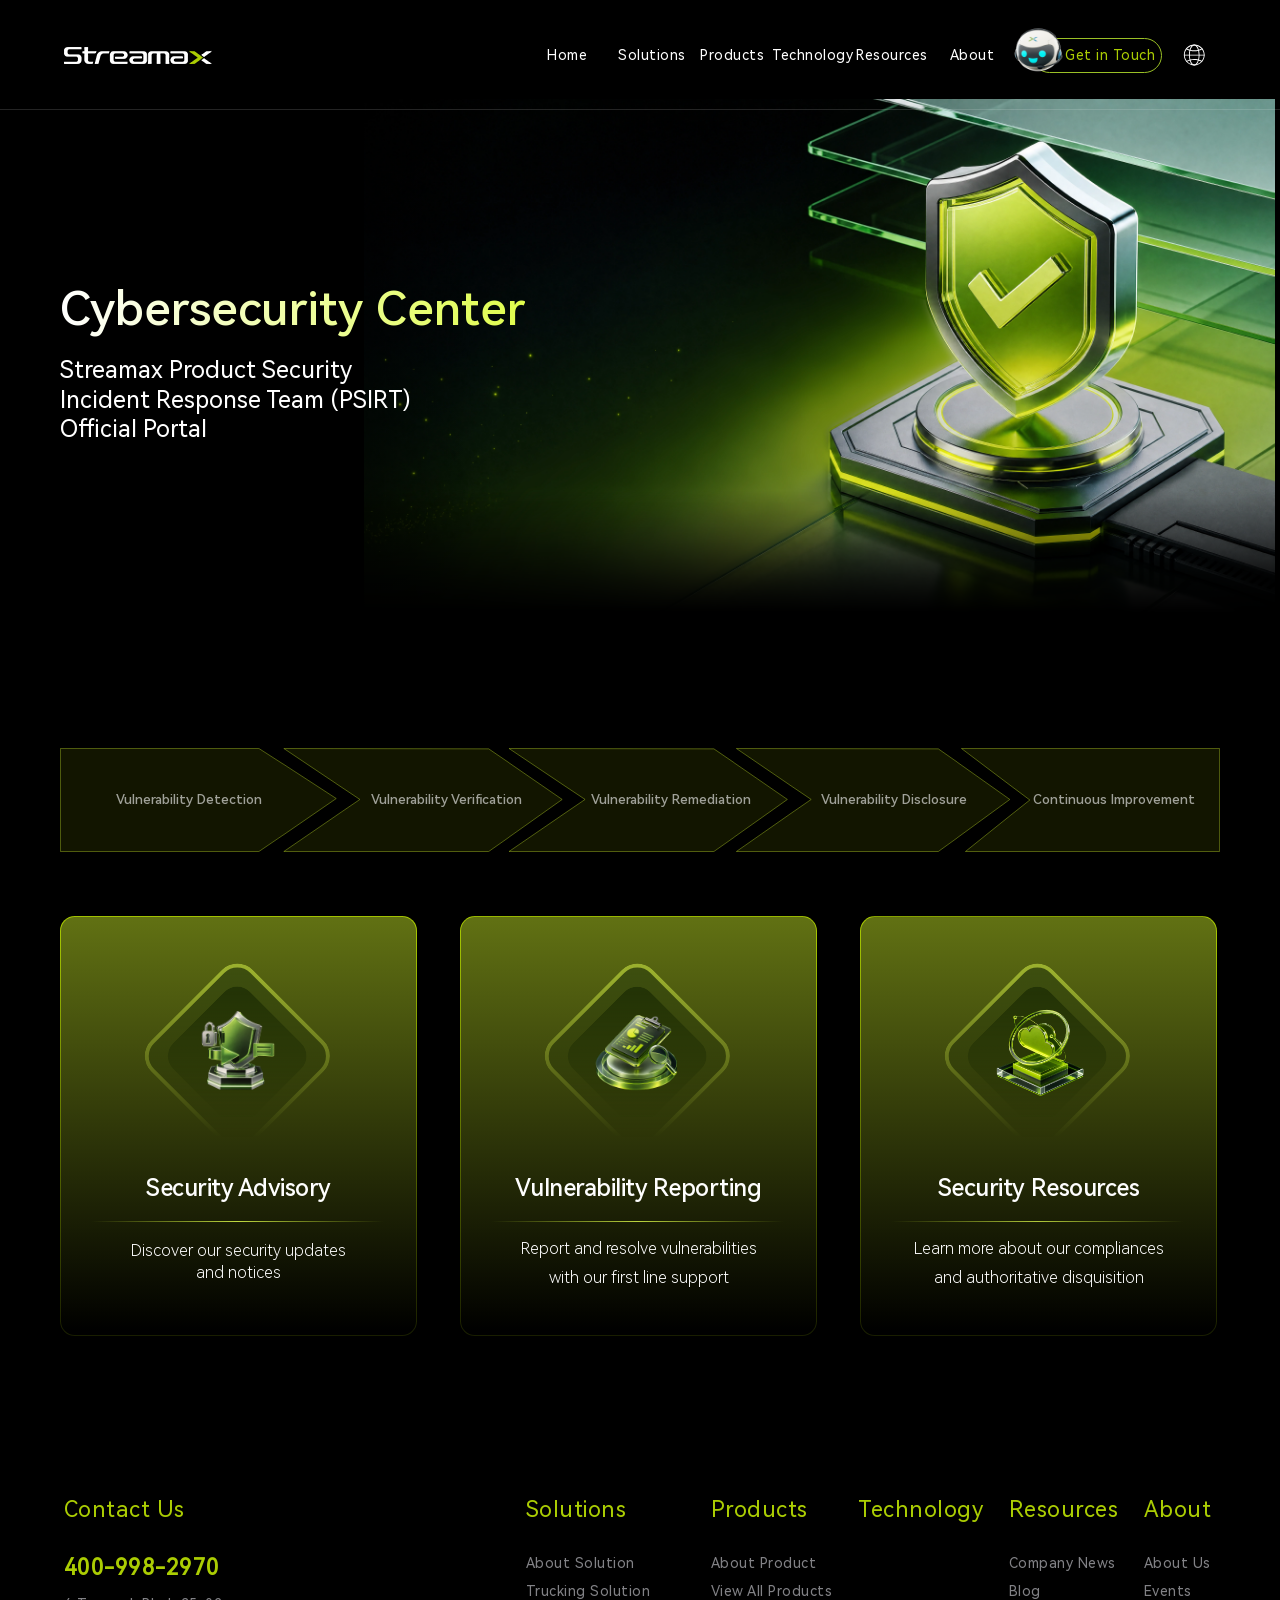
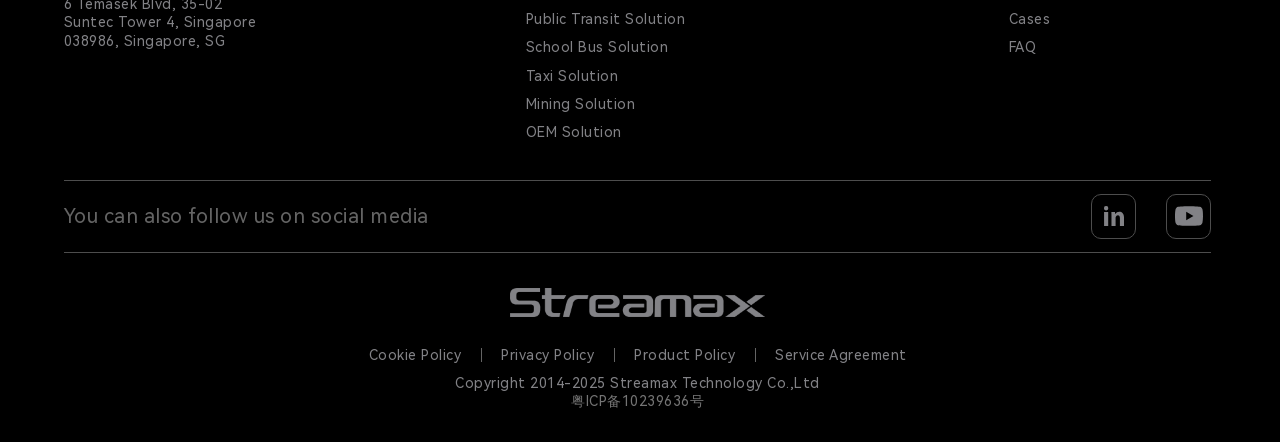
==== commit 70a40943: "Add files via upload" ====
--- a/index.html
+++ b/index.html
@@ -213,12 +213,12 @@
 </header>
 <main id="main-content" class="cyber-main home-page" data-design-node="42:21">
   <section class="home-hero" aria-labelledby="home-title">
-    <img src="assets/figma/hero-3840.png" width="3840" height="2160" alt="" draggable="false" class="hero-art" fetchpriority="high">
+    <img src="assets/figma/hero-3840.webp" width="3840" height="2160" alt="" draggable="false" class="hero-art" fetchpriority="high">
     <div class="hero-fade" aria-hidden="true"></div>
     <div class="hero-copy"><h1 id="home-title" class="gradient-title">Cybersecurity Center</h1>
       <p>Streamax Product Security<br>Incident Response Team (PSIRT)<br>Official Portal</p></div>
   </section>
-  <ol class="response-process" aria-label="Security incident response process">
+  <ol class="response-process" aria-label="Security incident response process" style="--arrow-middle-first:url('../figma/3f3e9.svg');--arrow-middle-active:url('../figma/edcc7.svg');--arrow-middle-middle:url('../figma/9debf.svg');--arrow-middle-penultimate:url('../figma/2af62.svg');--arrow-middle-last:url('../figma/768b5.svg');--arrow-last-first:url('../figma/d8057.svg');--arrow-last-second:url('../figma/5c72f.svg');--arrow-last-third:url('../figma/e468e.svg');--arrow-last-fourth:url('../figma/cfee9.svg');--arrow-last-active:url('../figma/b4cc9.svg')">
     <li class="process-step"><button class="process-button" type="button" aria-label="Vulnerability Detection" aria-expanded="false" aria-controls="process-detail-0" style="--step-x:0;--step-width:374;--label-x:174.5;--arrow-default:url('../figma/82bea.svg');--arrow-expanded:url('../figma/bd8c4.svg');--cap-left:0;--cap-right:74;--cap-expanded-left:0;--cap-expanded-right:50"><span class="process-shape process-shape--default" aria-hidden="true"></span><span class="process-shape process-shape--expanded" aria-hidden="true"></span><span class="process-label" aria-hidden="true">Vulnerability Detection</span><span id="process-detail-0" class="process-description" hidden>Proactively monitor and receive suspected security risks to discover<br>potential vulnerabilities in a timely manner.</span></button></li>
     <li class="process-step"><button class="process-button" type="button" aria-label="Vulnerability Verification" aria-expanded="false" aria-controls="process-detail-1" style="--step-x:300;--step-width:380;--label-x:221.5;--arrow-default:url('../figma/f2e65.svg');--arrow-expanded:url('../figma/e4842.svg');--cap-left:74;--cap-right:74;--cap-expanded-left:40;--cap-expanded-right:40"><span class="process-shape process-shape--default" aria-hidden="true"></span><span class="process-shape process-shape--expanded" aria-hidden="true"></span><span class="process-label" aria-hidden="true">Vulnerability Verification</span><span id="process-detail-1" class="process-description" hidden>Details to be provided.</span></button></li>
     <li class="process-step"><button class="process-button" type="button" aria-label="Vulnerability Remediation" aria-expanded="false" aria-controls="process-detail-2" style="--step-x:604;--step-width:380;--label-x:220.5;--arrow-default:url('../figma/0ad85.svg');--arrow-expanded:url('../figma/c6318.svg');--cap-left:74;--cap-right:74;--cap-expanded-left:40;--cap-expanded-right:40"><span class="process-shape process-shape--default" aria-hidden="true"></span><span class="process-shape process-shape--expanded" aria-hidden="true"></span><span class="process-label" aria-hidden="true">Vulnerability Remediation</span><span id="process-detail-2" class="process-description" hidden>Details to be provided.</span></button></li>
@@ -232,12 +232,12 @@
       <p class="advisory-description">Discover our security updates<br>and notices</p>
     </a>
     <a class="feature-card" href="vulnerability-reporting.html" data-page-link>
-      <div class="card-visual"><span class="diamond outer-diamond"></span><span class="diamond inner-diamond"></span><img src="assets/figma/39286.png" alt="" draggable="false" class="feature-image reporting-image" loading="lazy"></div>
+      <div class="card-visual"><span class="diamond outer-diamond"></span><span class="diamond inner-diamond"></span><img src="assets/figma/39286.webp" alt="" draggable="false" class="feature-image reporting-image" loading="lazy"></div>
       <h2>Vulnerability Reporting</h2><div class="card-line"><img src="assets/figma/80224.svg" alt="" draggable="false" ></div>
       <p>Report and resolve vulnerabilities<br>with our first line support</p>
     </a>
     <a class="feature-card" href="security-resources.html" data-page-link>
-      <div class="card-visual"><span class="diamond outer-diamond"></span><span class="diamond inner-diamond"></span><img src="assets/figma/0d024.png" alt="" draggable="false" class="feature-image resources-image" loading="lazy"></div>
+      <div class="card-visual"><span class="diamond outer-diamond"></span><span class="diamond inner-diamond"></span><img src="assets/figma/0d024.webp" alt="" draggable="false" class="feature-image resources-image" loading="lazy"></div>
       <h2>Security Resources</h2><div class="card-line"><img src="assets/figma/80224.svg" alt="" draggable="false" ></div>
       <p>Learn more about our compliances<br>and authoritative disquisition</p>
     </a>
--- a/assets/css/cybersecurity.css
+++ b/assets/css/cybersecurity.css
@@ -27,7 +27,7 @@
 .process-step{display:contents}
 .process-button{position:absolute;left:0;top:0;transform:translateX(calc(var(--step-x) * var(--u)));transform-origin:left center;width:calc(var(--step-width) * var(--u));height:100%;padding:0;border:0;background:transparent;color:rgba(255,255,255,.6);font-weight:500;isolation:isolate;text-align:center;outline-offset:3px}
 .process-shape{position:absolute;inset:-.65px 0;pointer-events:none;transform-origin:left center;border-style:solid;border-width:0 calc(var(--cap-right) * var(--u)) 0 calc(var(--cap-left) * var(--u));border-image-source:var(--arrow-default);border-image-slice:0 var(--cap-right) 0 var(--cap-left) fill;border-image-repeat:stretch;box-sizing:border-box;z-index:-1}
-.process-shape--expanded{border-width:0 calc(var(--cap-expanded-right) * var(--u)) 0 calc(var(--cap-expanded-left) * var(--u));border-image-source:var(--arrow-expanded);border-image-slice:0 var(--cap-expanded-right) 0 var(--cap-expanded-left) fill;opacity:0}
+.process-shape--expanded{border:0;border-image:none;background:var(--arrow-state,var(--arrow-expanded)) center/100% 100% no-repeat;opacity:0}
 .process-label{position:absolute;left:0;top:calc(50 * var(--u));transform:translateX(calc(var(--label-x) * var(--u))) translateX(-50%);white-space:nowrap;font-size:calc(18 * var(--u));line-height:calc(40 * var(--u));pointer-events:none;transition:color .18s}
 .process-button:hover .process-label,.process-button:focus-visible .process-label{color:var(--cyber-bright)}
 .process-button[aria-expanded="true"] .process-label{font-size:calc(24 * var(--u));color:var(--cyber-accent);top:calc(20 * var(--u))}
